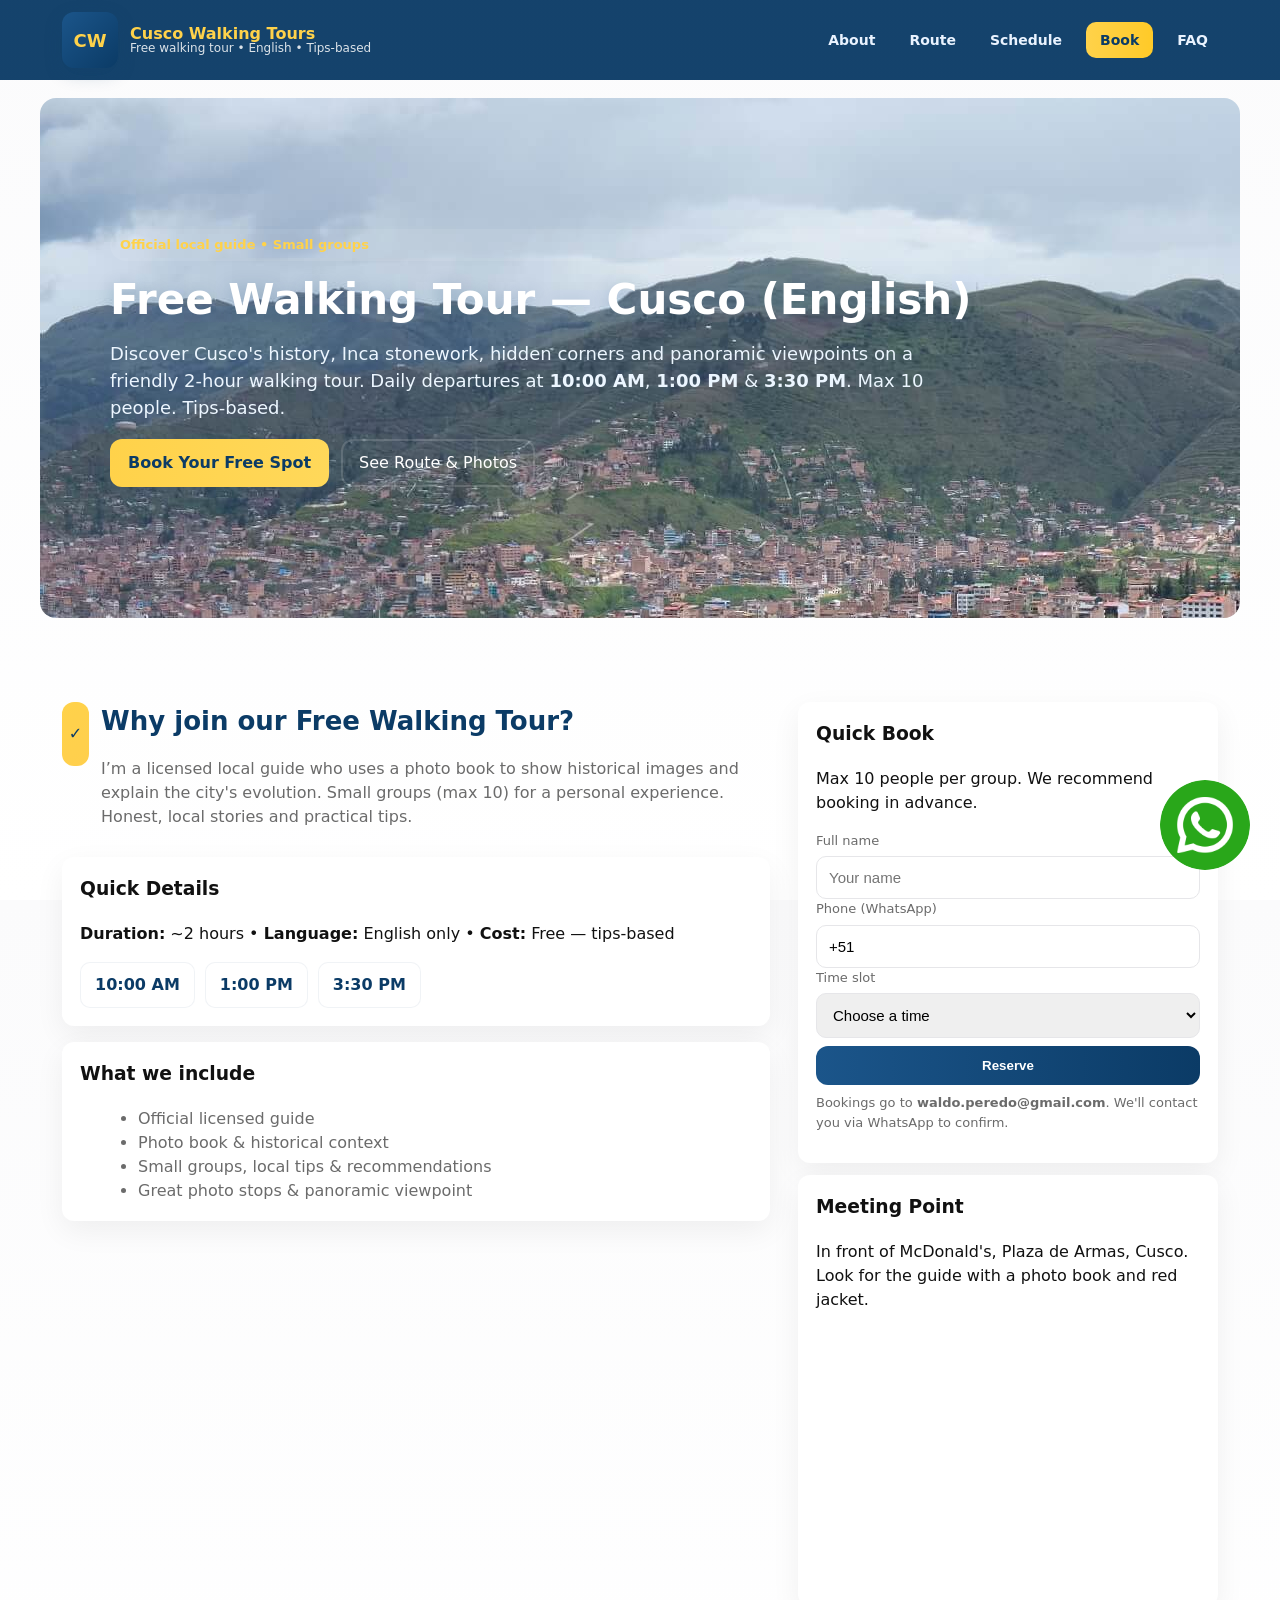
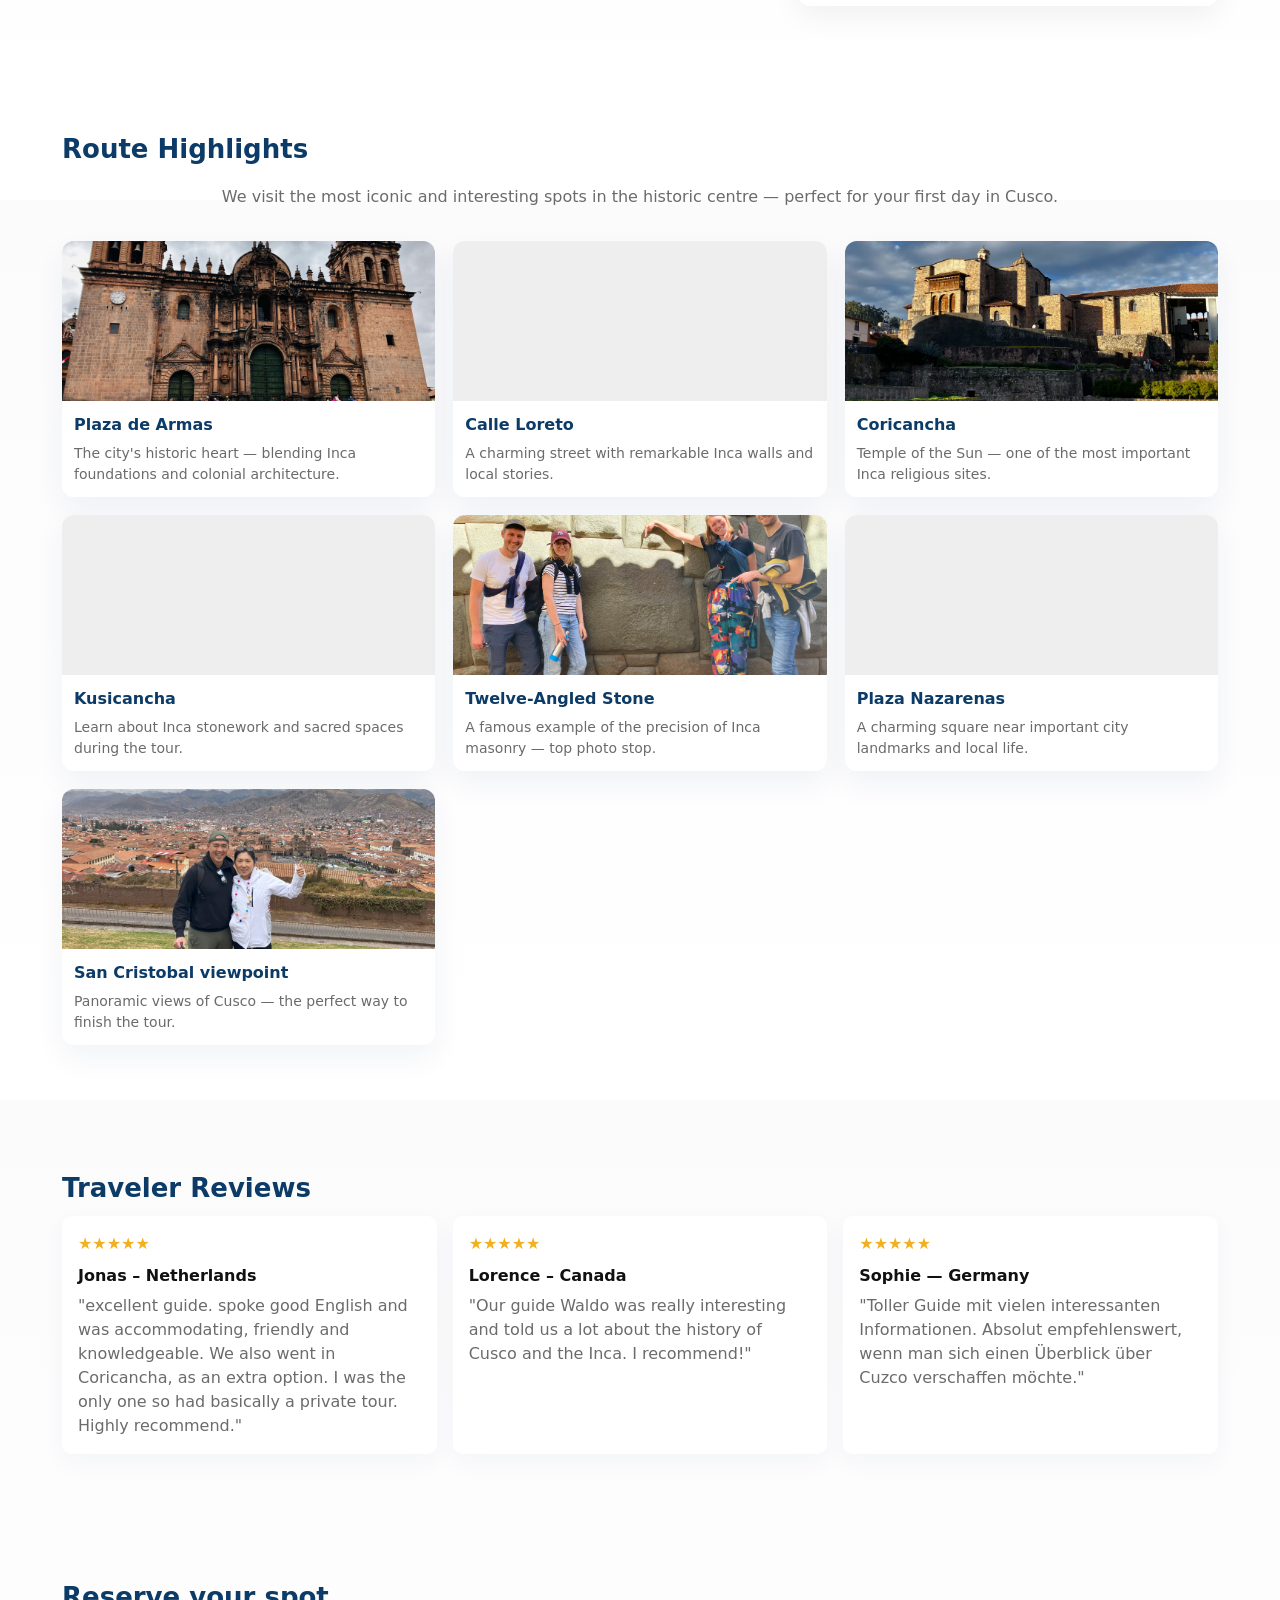
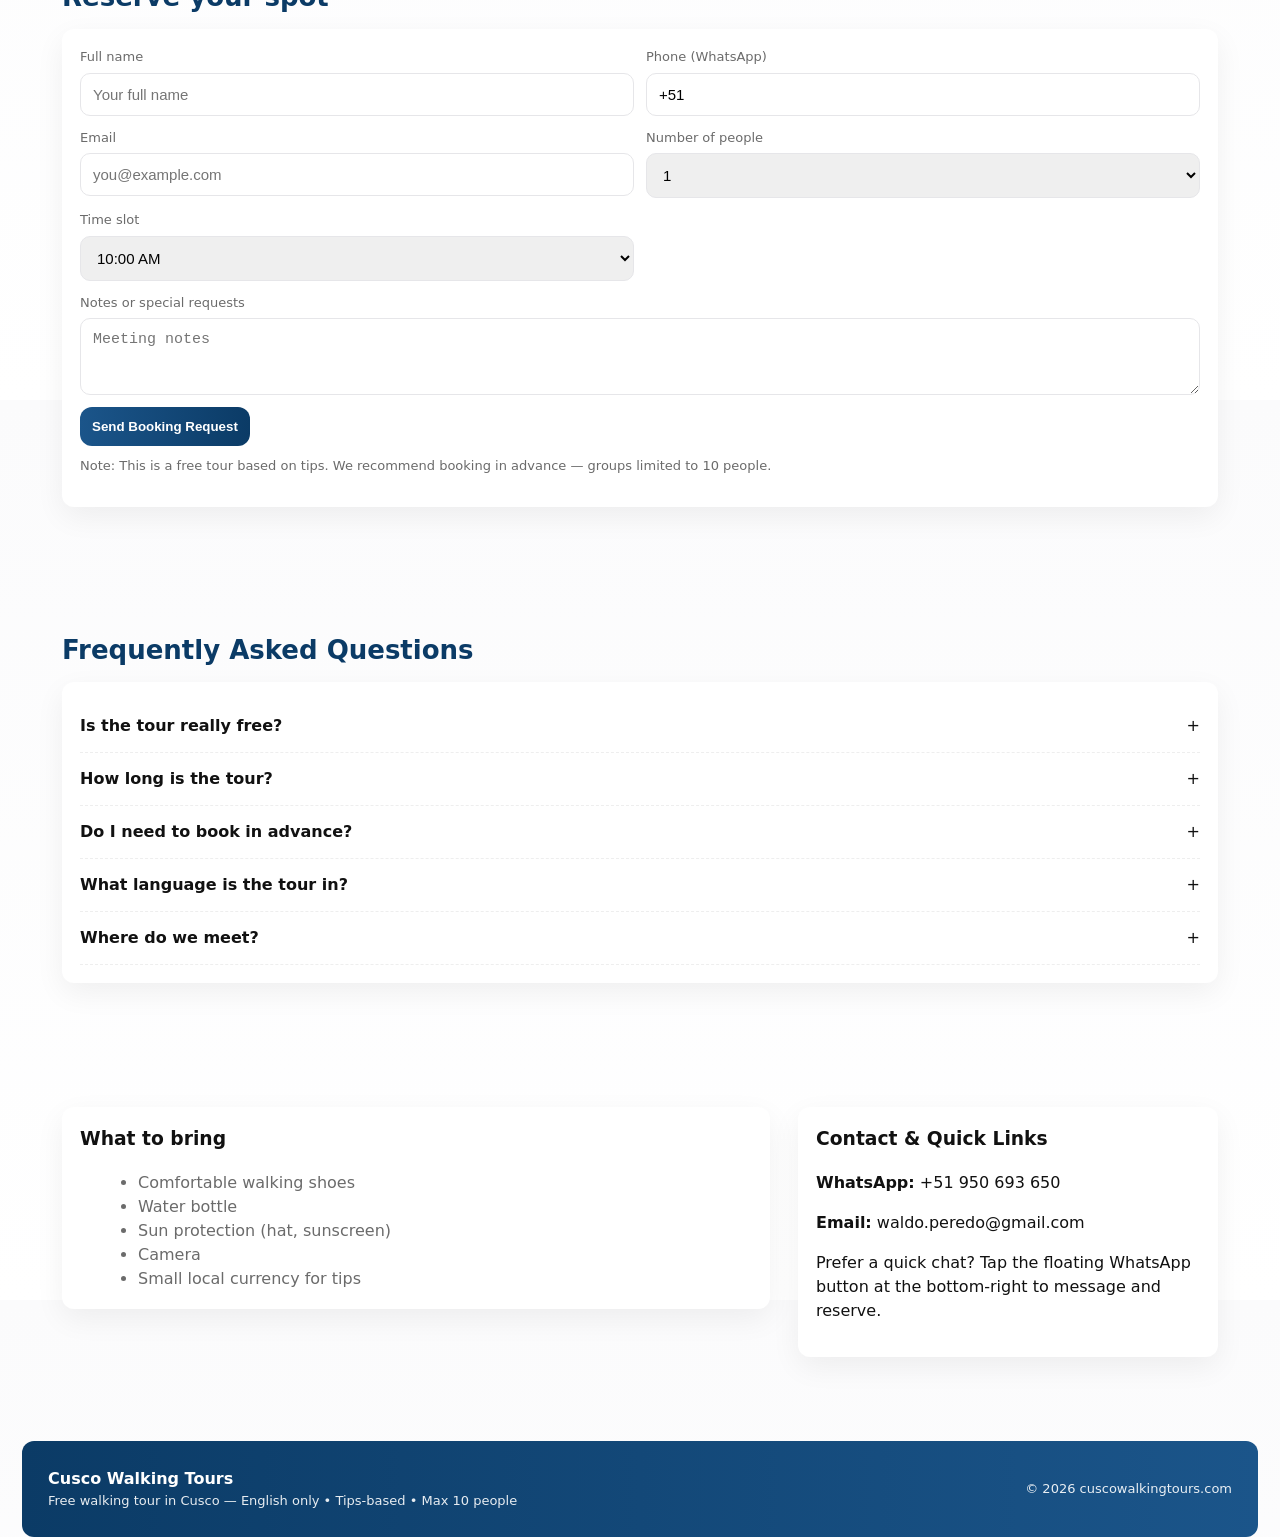
==== index.html @ 78d83fd4 "fixes" ====
<!doctype html>
<html lang="en">
<head>
  <meta charset="utf-8" />
  <meta name="viewport" content="width=device-width,initial-scale=1" />
  <title>Free Walking Tour Cusco — Cusco Walking Tours (English)</title>
  <link rel="stylesheet" href="style.css">


  <meta name="description" content="Join our Free Walking Tour in Cusco (English). 2-hour guided route: Plaza de Armas, Coricancha, Twelve-Angled Stone, San Cristobal viewpoint & more. Daily departures: 10:00, 13:00, 15:30. Tips-based. Book now." />
  <meta name="keywords" content="Free walking tour Cusco, Cusco walking tours, walking tour in Cusco English, Plaza de Armas tour, Coricancha tour" />
  <link rel="canonical" href="https://cuscowalkingtours.com/" />

  <!-- Open Graph -->
  <meta property="og:title" content="Free Walking Tour Cusco — Cusco Walking Tours (English)" />
  <meta property="og:description" content="2-hour English walking tour of Cusco with an official local guide. Tips-based. Daily departures 10:00, 13:00 & 15:30. Book now." />
  <meta property="og:type" content="website" />
  <meta property="og:url" content="https://cuscowalkingtours.com/" />
  <meta property="og:image" content="" />

  <!-- Structured Data -->
  <script type="application/ld+json">
  {
    "@context": "https://schema.org",
    "@type": "TouristAttraction",
    "name": "Cusco Walking Tours",
    "description": "Free walking tour in Cusco (English only). 2-hour route including Plaza de Armas, Coricancha, San Cristobal viewpoint and more. Tips-based.",
    "url": "https://cuscowalkingtours.com/",
    "telephone": "+51 950693650",
    "email": "waldo.peredo@gmail.com",
    "address": {
      "@type": "PostalAddress",
      "addressLocality": "Cusco",
      "addressCountry": "PE"
    },
    "openingHoursSpecification": [
      {
        "@type": "OpeningHoursSpecification",
        "dayOfWeek": [
          "Monday","Tuesday","Wednesday","Thursday","Friday","Saturday","Sunday"
        ],
        "opens": "10:00",
        "closes": "18:00"
      }
    ]
  }
  </script>
</head>
<body>

  <!-- Header -->
  <header role="banner">
    <div class="nav">
      <div class="brand">
        <div class="logo" aria-hidden="true">CW</div>
        <div style="line-height:1">
          <div style="font-weight:800;color:var(--gold)">Cusco Walking Tours</div>
          <div style="font-size:12px;color:rgba(255,255,255,0.85)">Free walking tour • English • Tips-based</div>
        </div>
      </div>

      <nav aria-label="Primary navigation">
        <ul>
          <li><a href="#about">About</a></li>
          <li><a href="#route">Route</a></li>
          <li><a href="#schedule">Schedule</a></li>
          <li><a href="#booking" class="cta">Book</a></li>
          <li><a href="#faq">FAQ</a></li>
        </ul>
      </nav>
    </div>
  </header>

  <!-- Hero -->
  <section class="hero no-image" id="home" aria-label="Hero section">
    <div class="hero-bg" aria-hidden="true" style="background-image: url('../imagenes/wallpaper.JPG');"></div>
 <!-- add hero image src="" -->
    <div class="hero-content">
      <span class="eyebrow">Official local guide • Small groups</span>
      <h1>Free Walking Tour — Cusco (English)</h1>
      <p class="lead">Discover Cusco's history, Inca stonework, hidden corners and panoramic viewpoints on a friendly 2-hour walking tour. Daily departures at <strong>10:00 AM</strong>, <strong>1:00 PM</strong> & <strong>3:30 PM</strong>. Max 10 people. Tips-based.</p>

      <div class="hero-ctas">
        <a class="btn-primary" href="#booking">Book Your Free Spot</a>
        <a class="btn-outline" href="#route">See Route & Photos</a>
      </div>
    </div>
  </section>

  <main>

    <!-- About + Highlights -->
    <section class="section" id="about">
      <div class="wrap-inner wrap">
        <div class="two-col">
          <div>
            <div style="display:flex;gap:12px;align-items:flex-start;margin-bottom:12px">
              <div style="width:64px;height:64px;border-radius:12px;background:linear-gradient(135deg,var(--gold),#ffcf4d);display:grid;place-items:center;font-weight:800;color:var(--blue-800)">✓</div>
              <div>
                <h2>Why join our Free Walking Tour?</h2>
                <p class="small" style="color:var(--muted)">I’m a licensed local guide who uses a photo book to show historical images and explain the city's evolution. Small groups (max 10) for a personal experience. Honest, local stories and practical tips.</p>
              </div>
            </div>

            <div class="card" style="margin-bottom:16px">
              <h3 style="margin-top:0">Quick Details</h3>
              <p class="small"><strong>Duration:</strong> ~2 hours • <strong>Language:</strong> English only • <strong>Cost:</strong> Free — tips-based</p>
              <div style="margin-top:12px" class="slots">
                <div class="slot">10:00 AM</div>
                <div class="slot">1:00 PM</div>
                <div class="slot">3:30 PM</div>
              </div>
            </div>

            <div class="card">
              <h3 style="margin-top:0">What we include</h3>
              <ul style="margin:12px 0 0 18px;color:var(--muted)">
                <li>Official licensed guide</li>
                <li>Photo book & historical context</li>
                <li>Small groups, local tips & recommendations</li>
                <li>Great photo stops & panoramic viewpoint</li>
              </ul>
            </div>
          </div>

          <!-- Booking quick card -->
          <aside>
            <div class="card">
              <h3 style="margin-top:0">Quick Book</h3>
              <p class="small">Max 10 people per group. We recommend booking in advance.</p>

              <!-- Quick form (same Formspree endpoint) -->
              <form id="quick-book" action="https://formspree.io/f/xrbybyrb" method="POST" autocomplete="on">
                <input type="hidden" name="website" value="CuscoWalkingTours.com" />
                <div class="form-row">
                  <label for="q-name">Full name</label>
                  <input id="q-name" name="name" type="text" placeholder="Your name" required />
                </div>
                <div class="form-row">
                  <label for="q-phone">Phone (WhatsApp)</label>
                  <input id="q-phone" name="phone" type="tel" placeholder="+51 9XXXXXXXX" required />
                </div>
                <div class="form-row">
                  <label for="q-time">Time slot</label>
                  <select id="q-time" name="time" required>
                    <option value="">Choose a time</option>
                    <option value="10:00 AM">10:00 AM</option>
                    <option value="1:00 PM">1:00 PM</option>
                    <option value="3:30 PM">3:30 PM</option>
                  </select>
                </div>
                <div style="display:flex;gap:8px;margin-top:8px">
                  <button type="submit" class="submit-btn" style="flex:1">Reserve</button>
                </div>
                <div id="quick-status" class="hint" aria-live="polite"></div>
                <p class="hint">Bookings go to <strong>waldo.peredo@gmail.com</strong>. We'll contact you via WhatsApp to confirm.</p>
              </form>
            </div>

            <div style="height:12px"></div>

            <div class="card">
              <h3 style="margin-top:0">Meeting Point</h3>
              <p class="small">In front of McDonald's, Plaza de Armas, Cusco. Look for the guide with a photo book and red jacket.</p>
              <div class="meeting-map" style="margin-top:12px">
                <iframe title="Map to McDonald's Plaza de Armas Cusco" src="https://www.google.com/maps?q=McDonald's+Plaza+de+Armas+Cusco&output=embed" width="100%" height="100%" style="border:0" loading="lazy"></iframe>
              </div>
            </div>
          </aside>
        </div>
      </div>
    </section>

    <!-- Route / gallery cards -->
    <section class="section" id="route">
      <div class="wrap">
        <h2>Route Highlights</h2>
        <p class="small" style="color:var(--muted);text-align:center">We visit the most iconic and interesting spots in the historic centre — perfect for your first day in Cusco.</p>

        <div style="height:16px"></div>
        <div class="grid-cards">
          <!-- Each card has a place for image src="" -->
          <article class="place-card">
            <div class="place-thumb" style="background-image:url('../imagenes/highlights/plaza-de-armas-cusco-tour.jpg');" aria-hidden="true"></div>
            <div class="place-body">
              <div class="place-title">Plaza de Armas</div>
              <div class="place-desc">The city's historic heart — blending Inca foundations and colonial architecture.</div>
            </div>
          </article>

          <article class="place-card">
            <div class="place-thumb" style="background-image:url('../imagenes/highlights/sun-street-calle-loreto.JPG');" aria-hidden="true"></div>
            <div class="place-body">
              <div class="place-title">Calle Loreto</div>
              <div class="place-desc">A charming street with remarkable Inca walls and local stories.</div>
            </div>
          </article>

          <article class="place-card">
            <div class="place-thumb" style="background-image:url('../imagenes/highlights/Coricancha-\ cusco\ -\ temple\ -\ sun\ temple\ -\ cusco.webp');" aria-hidden="true"></div>
            <div class="place-body">
              <div class="place-title">Coricancha</div>
              <div class="place-desc">Temple of the Sun — one of the most important Inca religious sites.</div>
            </div>
          </article>

          <article class="place-card">
            <div class="place-thumb" style="background-image:url('../imagenes/highlights/inka-palace-cusicancha.JPG');" aria-hidden="true"></div>
            <div class="place-body">
              <div class="place-title">Kusicancha</div>
              <div class="place-desc">Learn about Inca stonework and sacred spaces during the tour.</div>
            </div>
          </article>

          <article class="place-card">
            <div class="place-thumb" style="background-image:url('../imagenes/highlights/12-angled-stone-inka-wall-cusco.jpg');" aria-hidden="true"></div>
            <div class="place-body">
              <div class="place-title">Twelve-Angled Stone</div>
              <div class="place-desc">A famous example of the precision of Inca masonry — top photo stop.</div>
            </div>
          </article>

          <article class="place-card">
            <div class="place-thumb" style="background-image:url('../imagenes/highlights/san\ blas.JPG');" aria-hidden="true"></div>
            <div class="place-body">
              <div class="place-title">Plaza Nazarenas</div>
              <div class="place-desc">A charming square near important city landmarks and local life.</div>
            </div>
          </article>

          <article class="place-card">
            <div class="place-thumb" style="background-image:url('../imagenes/highlights/san-cristobal-cusco-2.jpg');" aria-hidden="true"></div>
            <div class="place-body">
              <div class="place-title">San Cristobal viewpoint</div>
              <div class="place-desc">Panoramic views of Cusco — the perfect way to finish the tour.</div>
            </div>
          </article>
        </div>
      </div>
    </section>

    <!-- Reviews -->
    <section id="reviews" class="section">
      <div class="wrap">
        <h2>Traveler Reviews</h2>
        <div class="reviews-grid" role="list">
          <div class="review-card" role="listitem">
            <div class="stars">★★★★★</div>
            <div style="font-weight:700">Jonas – Netherlands</div>
            <div class="small" style="margin-top:6px;color:var(--muted)">"excellent guide. spoke good English and was accommodating, friendly and knowledgeable. We also went in Coricancha, as an extra option. I was the only one so had basically a private tour. Highly recommend."</div>
          </div>

          <div class="review-card" role="listitem">
            <div class="stars">★★★★★</div>
            <div style="font-weight:700">Lorence – Canada</div>
            <div class="small" style="margin-top:6px;color:var(--muted)">"Our guide Waldo was really interesting and told us a lot about the history of Cusco and the Inca. I recommend!"</div>
          </div>

          <div class="review-card" role="listitem">
            <div class="stars">★★★★★</div>
            <div style="font-weight:700">Sophie — Germany</div>
            <div class="small" style="margin-top:6px;color:var(--muted)">"Toller Guide mit vielen interessanten Informationen. Absolut empfehlenswert, wenn man sich einen Überblick über Cuzco verschaffen möchte."</div>
          </div>
        </div>
      </div>
    </section>

    <!-- Booking (full) -->
    <section id="booking" class="section">
      <div class="wrap">
        <h2>Reserve your spot</h2>
        <div class="card" style="margin-top:12px">
          <form id="booking-form" action="https://formspree.io/f/xrbybyrb" method="POST" autocomplete="on">
            <input type="hidden" name="website" value="CuscoWalkingTours.com" />
            <div class="form-grid">
              <div class="form-row">
                <label for="name">Full name</label>
                <input id="name" name="name" type="text" placeholder="Your full name" required />
              </div>

              <div class="form-row">
                <label for="phone">Phone (WhatsApp)</label>
                <input id="phone" name="phone" type="tel" placeholder="+51 9XXXXXXXX" required />
              </div>

              <div class="form-row">
                <label for="email">Email</label>
                <input id="email" name="email" type="email" placeholder="you@example.com" required />
              </div>

              <div class="form-row">
                <label for="people">Number of people</label>
                <select id="people" name="people" required>
                  <option value="1">1</option>
                  <option value="2">2</option>
                  <option value="3">3</option>
                  <option value="4">4</option>
                  <option value="5">5</option>
                  <option value="6">6</option>
                  <option value="7">7</option>
                  <option value="8">8</option>
                  <option value="9">9</option>
                  <option value="10">10</option>
                </select>
              </div>

              <div class="form-row">
                <label for="time">Time slot</label>
                <select id="time" name="time" required>
                  <option value="10:00 AM">10:00 AM</option>
                  <option value="1:00 PM">1:00 PM</option>
                  <option value="3:30 PM">3:30 PM</option>
                </select>
              </div>

              <div style="grid-column:1 / -1" class="form-row">
                <label for="notes">Notes or special requests</label>
                <textarea id="notes" name="notes" rows="3" placeholder="Meeting notes"></textarea>
              </div>
            </div>

            <!-- honeypot -->
            <input type="text" name="_gotcha" style="display:none" />

            <div style="margin-top:12px;display:flex;gap:12px;align-items:center">
              <button type="submit" class="submit-btn">Send Booking Request</button>
              <div id="form-status" class="hint" aria-live="polite"></div>
            </div>

            <p class="hint" style="margin-top:10px">Note: This is a free tour based on tips. We recommend booking in advance — groups limited to 10 people.</p>
          </form>
        </div>
      </div>
    </section>

    <!-- FAQ -->
    <section id="faq" class="section">
      <div class="wrap">
        <h2>Frequently Asked Questions</h2>
        <div class="card" style="margin-top:12px">
          <div class="faq-item">
            <div class="faq-q" data-toggle>
              <div><strong>Is the tour really free?</strong></div>
              <div class="small">+</div>
            </div>
            <div class="faq-a" hidden>Yes — the tour is tips-based. At the end you decide what the experience was worth.</div>
          </div>

          <div class="faq-item">
            <div class="faq-q" data-toggle>
              <div><strong>How long is the tour?</strong></div>
              <div class="small">+</div>
            </div>
            <div class="faq-a" hidden>Approximately 2 hours; we cover the main highlights and finish at San Cristobal viewpoint.</div>
          </div>

          <div class="faq-item">
            <div class="faq-q" data-toggle>
              <div><strong>Do I need to book in advance?</strong></div>
              <div class="small">+</div>
            </div>
            <div class="faq-a" hidden>Recommended, especially in high season. We limit groups to 10 people for quality.</div>
          </div>

          <div class="faq-item">
            <div class="faq-q" data-toggle>
              <div><strong>What language is the tour in?</strong></div>
              <div class="small">+</div>
            </div>
            <div class="faq-a" hidden>The tour is conducted in English only.</div>
          </div>

          <div class="faq-item">
            <div class="faq-q" data-toggle>
              <div><strong>Where do we meet?</strong></div>
              <div class="small">+</div>
            </div>
            <div class="faq-a" hidden>In front of McDonald's at Plaza de Armas, Cusco. Look for the guide with a photo book and red jacket.</div>
          </div>
        </div>
      </div>
    </section>

    <!-- Contact / What to bring -->
    <section class="section">
      <div class="wrap">
        <div class="two-col">
          <div class="card">
            <h3 style="margin-top:0">What to bring</h3>
            <ul style="color:var(--muted);margin:8px 0 0 18px">
              <li>Comfortable walking shoes</li>
              <li>Water bottle</li>
              <li>Sun protection (hat, sunscreen)</li>
              <li>Camera</li>
              <li>Small local currency for tips</li>
            </ul>
          </div>

          <div class="card" id="contact">
            <h3 style="margin-top:0">Contact & Quick Links</h3>
            <p class="small"><strong>WhatsApp:</strong> <a href="https://wa.me/51950693650" target="_blank">+51 950 693 650</a></p>
            <p class="small"><strong>Email:</strong> <a href="mailto:waldo.peredo@gmail.com">waldo.peredo@gmail.com</a></p>
            <p class="small">Prefer a quick chat? Tap the floating WhatsApp button at the bottom-right to message and reserve.</p>
          </div>
        </div>
      </div>
    </section>

  </main>

  <!-- Footer -->
  <footer>
    <div style="max-width:var(--maxw);margin:0 auto;display:flex;justify-content:space-between;align-items:center;gap:16px;flex-wrap:wrap">
      <div>
        <div style="font-weight:800">Cusco Walking Tours</div>
        <div class="tiny">Free walking tour in Cusco — English only • Tips-based • Max 10 people</div>
      </div>
      <div class="tiny">© <span id="year"></span> cuscowalkingtours.com</div>
    </div>
  </footer>

  <!-- Floating WhatsApp -->
  <a class="whatsapp" href="https://wa.me/51950693650" target="_blank" aria-label="Contact via WhatsApp">
  <img src="../imagenes/instagram/whatsapp.png" alt="WhatsApp" />
</a>


  <script>
    // set copyright year
    document.getElementById('year').textContent = new Date().getFullYear();

    // smooth internal scrolling
    document.querySelectorAll('a[href^="#"]').forEach(a=>{
      a.addEventListener('click', function(e){
        const tgt = document.querySelector(this.getAttribute('href'));
        if (tgt) {
          e.preventDefault();
          tgt.scrollIntoView({behavior:'smooth', block:'start'});
        }
      });
    });

    // FAQ accordion behaviour
    document.querySelectorAll('[data-toggle]').forEach(toggle=>{
      toggle.addEventListener('click', ()=>{
        const ans = toggle.nextElementSibling;
        const open = !ans.hidden;
        // close others
        document.querySelectorAll('.faq-a').forEach(el=>el.hidden=true);
        document.querySelectorAll('.faq-q div:last-child').forEach(el=>el.textContent='+');
        if (!open) {
          ans.hidden = false;
          toggle.querySelector('div:last-child').textContent = '-';
        } else {
          ans.hidden = true;
          toggle.querySelector('div:last-child').textContent = '+';
        }
      });
    });

    // Form submission via fetch for booking-form and quick-book
    function bindForm(formId, statusId, successMessage){
      const form = document.getElementById(formId);
      const status = document.getElementById(statusId);
      if (!form) return;
      form.addEventListener('submit', function(e){
        e.preventDefault();
        status.textContent = 'Sending...';
        const action = form.getAttribute('action');
        if (!action || action.includes('formspree.io/f/')) {
          // proceed with fetch
          const fd = new FormData(form);
          fetch(action, {method:'POST', headers:{'Accept':'application/json'}, body:fd})
            .then(resp=>{
              if (resp.ok) {
                form.reset();
                status.textContent = successMessage || 'Sent! We will contact you shortly.';
              } else {
                resp.json().then(data=>{
                  if (data && data.errors) {
                    status.textContent = data.errors.map(e=>e.message).join(', ');
                  } else {
                    status.textContent = 'Error sending — please try WhatsApp at +51 950 693 650';
                  }
                }).catch(()=>status.textContent = 'Error sending — please try WhatsApp at +51 950 693 650');
              }
            }).catch(()=>status.textContent = 'Network error — please try WhatsApp at +51 950 693 650');
        } else {
          status.textContent = 'Form endpoint not configured.';
        }
      });
    }

    bindForm('booking-form','form-status','Booking request sent! We will contact you via WhatsApp or email shortly.');
    bindForm('quick-book','quick-status','Quick request sent! We will confirm via WhatsApp.');

    // Prefill phone with +51 for convenience on mobile
    (function prefillPhone(){
      const phone = document.getElementById('phone');
      const qphone = document.getElementById('q-phone');
      if (phone && phone.value.trim()==='') phone.value = '+51 ';
      if (qphone && qphone.value.trim()==='') qphone.value = '+51 ';
    })();

    // if hero has no image, keep the no-image class (this is default). If you set image, remove the class for nicer effect.
    // To use an image, add its URL into the inline style on .hero-bg element at top of page.
  </script>

</body>
</html>
---- style.css ----
/* ---------- Theme colors (Cusco inspired) ---------- */
    :root{
      --blue-800: #0b3b66; /* deep Andean blue */
      --blue-600: #1b558a;
      --gold: #ffd24a; /* warm yellow/gold */
      --bg: #fbfbfc;
      --muted: #6b6b6b;
      --card: #ffffff;
      --maxw: 1200px;
      --radius: 14px;
      --glass: rgba(255,255,255,0.7);
    }

    /* ---------- Base ---------- */
    *{box-sizing:border-box}
    html,body{height:100%}
    body{
      margin:0;
      font-family: Inter, system-ui, -apple-system, "Segoe UI", Roboto, "Helvetica Neue", Arial;
      background: linear-gradient(180deg,var(--bg), #fff);
      color:#111;
      -webkit-font-smoothing:antialiased;
      -moz-osx-font-smoothing:grayscale;
      line-height:1.5;
    }
    a{color:inherit;text-decoration:none}
    img{display:block;max-width:100%}
    .wrap{max-width:var(--maxw);margin:0 auto;padding:22px;}

    /* ---------- Top nav ---------- */
    header{
      position:sticky;top:0;z-index:999;background:linear-gradient(180deg, rgba(11,59,102,0.96), rgba(11,59,102,0.96));
    }
    .nav{max-width:var(--maxw);margin:0 auto;display:flex;align-items:center;justify-content:space-between;padding:12px 22px;color:#fff}
    .brand{display:flex;gap:12px;align-items:center}
    .logo{
      width:56px;height:56px;border-radius:12px;background:linear-gradient(135deg,var(--blue-600),var(--blue-800));display:grid;place-items:center;color:var(--gold);font-weight:800;font-size:18px;box-shadow:0 6px 18px rgba(11,59,102,0.22)
    }
    nav ul{display:flex;gap:14px;align-items:center;margin:0;padding:0;list-style:none}
    nav a{color:#eaf3ff;font-weight:600;padding:8px 10px;border-radius:8px;font-size:14px}
    nav a:hover{background:rgba(255,255,255,0.05)}
    .cta{background:linear-gradient(90deg,var(--gold), #ffca28);color:var(--blue-800);padding:10px 14px;border-radius:10px;font-weight:700}

    /* Mobile nav toggle */
    .menu-btn{display:none;background:transparent;border:0;color:#fff;font-size:18px}

    /* ---------- Hero ---------- */
    .hero{
      position:relative;margin:18px auto 4px;max-width:var(--maxw);border-radius:16px;overflow:hidden;
      display:grid;grid-template-columns:1fr;align-items:center;
      min-height:520px;
    }
    .hero-bg{
      position:absolute;inset:0;background:#000 center/cover no-repeat;filter:brightness(0.6);transition:filter .4s;
      display:block;
      /* image slot - leave src empty to add yours */
      background-image: url('');
    }
    .hero-content{
      position:relative;z-index:2;padding:48px;display:flex;flex-direction:column;gap:18px;color:#fff;max-width:980px;margin-left:22px;
    }
    .eyebrow{background:rgba(255,255,255,0.08);display:inline-block;padding:6px 10px;border-radius:999px;font-weight:700;color:var(--gold);font-size:13px}
    h1{font-size:42px;margin:0;line-height:1.02;color:var(--gold);text-shadow:0 4px 18px rgba(11,59,102,0.28)}
    p.lead{max-width:820px;margin:0;color: #ecf6ff;font-size:18px}
    .hero-ctas{display:flex;gap:12px;flex-wrap:wrap}
    .btn-primary{background:linear-gradient(90deg,var(--gold), #ffd85a);color:var(--blue-800);padding:12px 18px;border-radius:12px;font-weight:800;box-shadow:0 10px 30px rgba(11,59,102,0.12)}
    .btn-outline{border:2px solid rgba(255,255,255,0.14);padding:10px 16px;border-radius:12px;color:#fff;background:transparent}

    /* subtle hero image effect when image missing */
    .hero.no-image .hero-bg{background:linear-gradient(135deg,var(--blue-800),var(--blue-600));filter:none}
    .hero.no-image h1{color: #fff}

    /* ---------- Sections ---------- */
    main{margin-top:22px}
    .section{padding:40px 22px}
    .section .wrap-inner{display:grid;gap:22px}
    .two-col{display:grid;grid-template-columns:1fr 420px;gap:28px;align-items:start}
    .card{background:var(--card);border-radius:12px;padding:18px;box-shadow:0 10px 30px rgba(13,13,13,0.06)}
    h2{color:var(--blue-800);margin:0 0 8px 0;font-size:26px}

    /* ---------- Route cards ---------- */
    .grid-cards{display:grid;grid-template-columns:repeat(3,1fr);gap:18px}
    .place-card{border-radius:12px;overflow:hidden;background:linear-gradient(#fff,#fff);display:flex;flex-direction:column;box-shadow:0 12px 30px rgba(11,59,102,0.06);transition:transform .3s,box-shadow .3s}
    .place-card:hover{transform:translateY(-8px);box-shadow:0 18px 48px rgba(11,59,102,0.12)}
    .place-thumb{height:160px;background:#eee center/cover no-repeat}
    .place-body{padding:12px}
    .place-title{font-weight:800;color:var(--blue-800);margin-bottom:6px}
    .place-desc{color:var(--muted);font-size:14px}

    /* ---------- Schedule & meeting ---------- */
    .slots{display:flex;gap:10px;flex-wrap:wrap}
    .slot{background:linear-gradient(180deg,#fff,#fff);border:1px solid rgba(11,59,102,0.06);padding:10px 14px;border-radius:10px;font-weight:700;color:var(--blue-800)}
    .meeting-map{border-radius:12px;overflow:hidden;height:260px}

    /* ---------- Booking form (modern) ---------- */
    .form-grid{display:grid;grid-template-columns:1fr 1fr;gap:12px}
    .form-row{display:flex;flex-direction:column;gap:6px}
    label{font-size:13px;color:var(--muted)}
    input,select,textarea{padding:12px;border-radius:10px;border:1px solid #e6e6e9;font-size:15px}
    textarea{resize:vertical}
    .submit-btn{background:linear-gradient(90deg,var(--blue-600),var(--blue-800));color:#fff;padding:12px;border-radius:12px;border:0;font-weight:800;cursor:pointer}
    .hint{font-size:13px;color:var(--muted);margin-top:8px}

    /* ---------- Reviews ---------- */
    .reviews-grid{display:grid;grid-template-columns:repeat(3,1fr);gap:16px}
    .review-card{padding:16px;border-radius:10px;background:linear-gradient(180deg,#fff,#fff);box-shadow:0 8px 24px rgba(11,59,102,0.04)}
    .stars{color:#f2b01e;font-weight:800;margin-bottom:8px}

    /* ---------- FAQ ---------- */
    .faq-item{border-bottom:1px dashed #eee;padding:14px 0}
    .faq-q{display:flex;justify-content:space-between;align-items:center;gap:12px;cursor:pointer}
    .faq-a{margin-top:10px;color:var(--muted)}

    /* ---------- Footer ---------- */
    footer{margin-top:30px;background:linear-gradient(90deg,var(--blue-800),var(--blue-600));color:#fff;padding:26px;border-radius:12px;margin:22px}
    footer .tiny{font-size:13px;color:rgba(255,255,255,0.9)}

    
    /* Floating WhatsApp button */
    .whatsapp {
      position: fixed;
      bottom: 30px;
      right: 30px;
      width: 90px;   /* size of the icon */
      height: 90px;
      z-index: 9999;
      cursor: pointer;
      transition: transform 0.3s ease, box-shadow 0.3s ease;
  }

  .whatsapp img {
      width: 100%;
      height: 100%;
      border-radius: 50%;  /* ensures image stays round */
  }

  .whatsapp:hover {
      transform: scale(1.1);
      box-shadow: 0 5px 15px rgba(0,0,0,0.3);
  }



    /* Responsive */
    @media (max-width:1000px){
      .grid-cards{grid-template-columns:repeat(2,1fr)}
      .two-col{grid-template-columns:1fr}
      .reviews-grid{grid-template-columns:repeat(2,1fr)}
      .form-grid{grid-template-columns:1fr}
    }
    @media (max-width:600px){
      nav ul{display:none}
      .menu-btn{display:block}
      h1{font-size:28px}
      .hero{min-height:420px}
      .grid-cards{grid-template-columns:1fr}
      .reviews-grid{grid-template-columns:1fr}
      .hero-content{padding:20px}
      .wrap{padding:14px}
    }
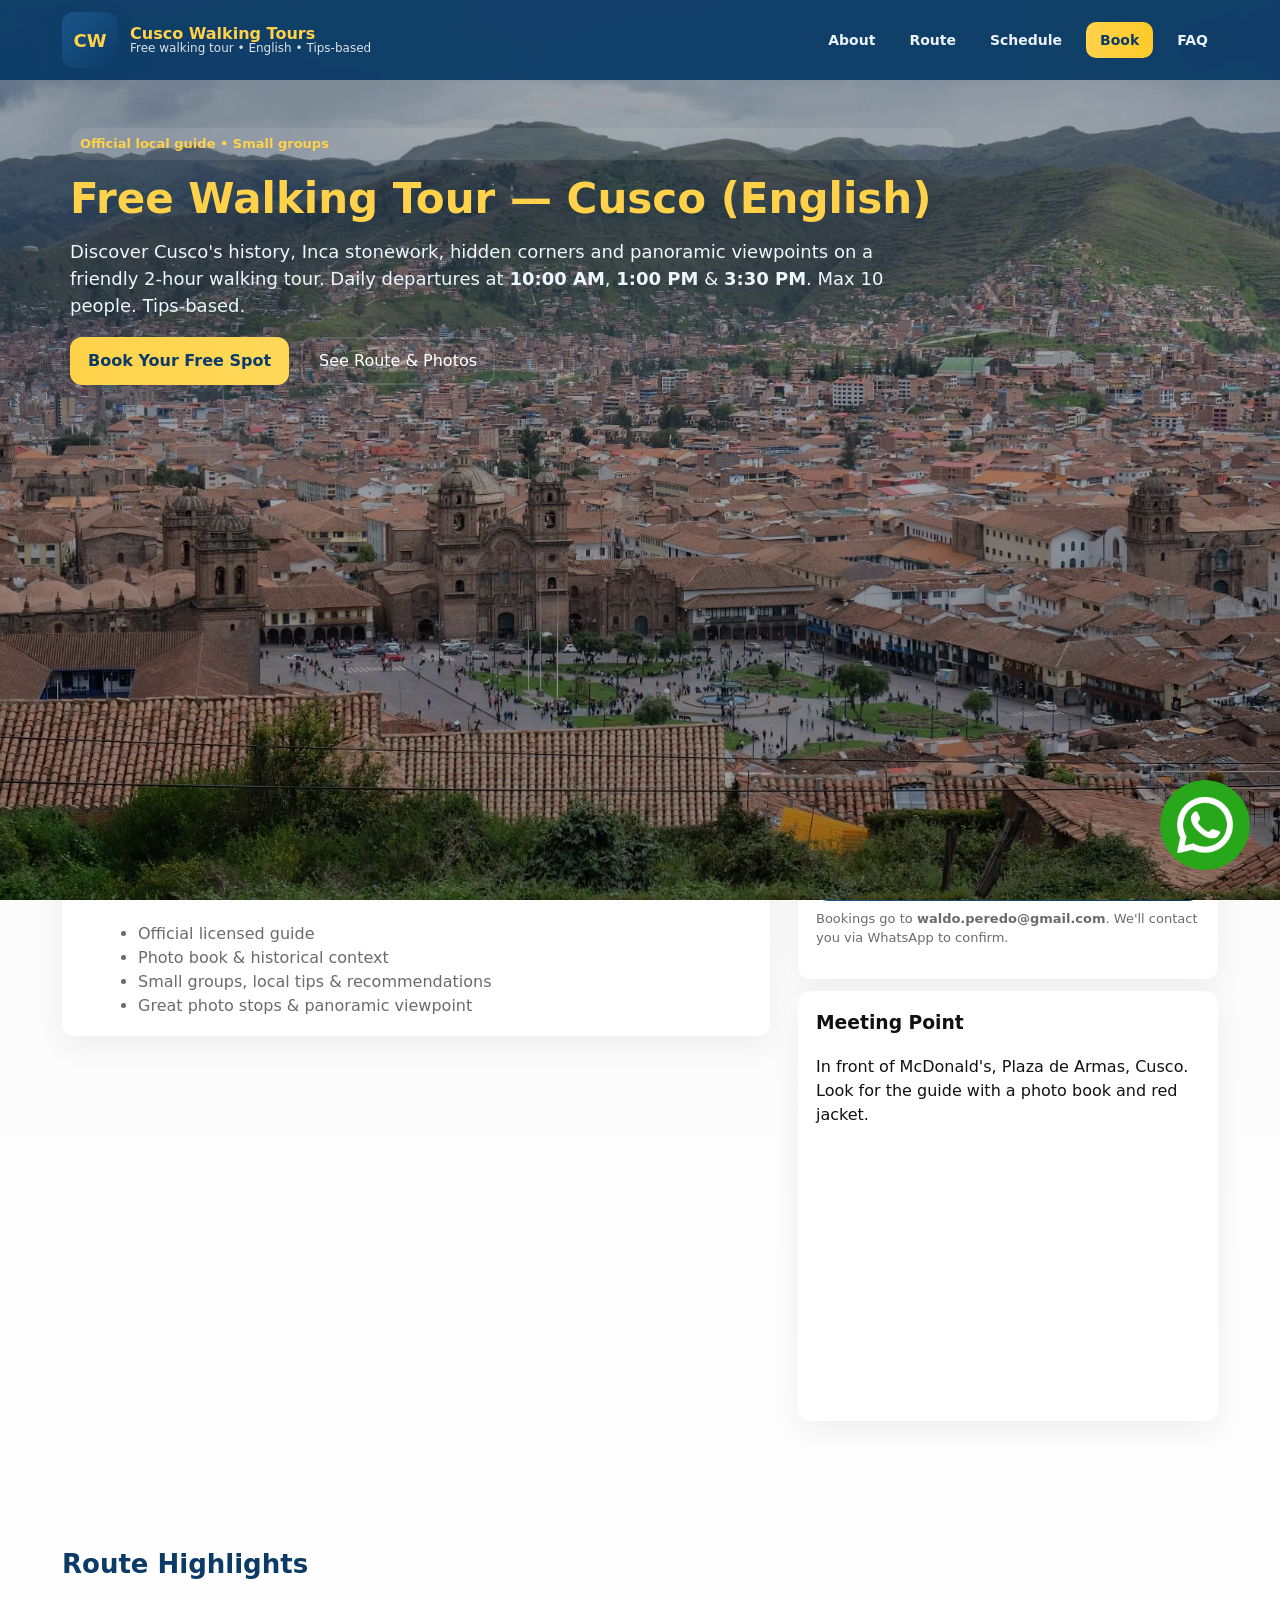
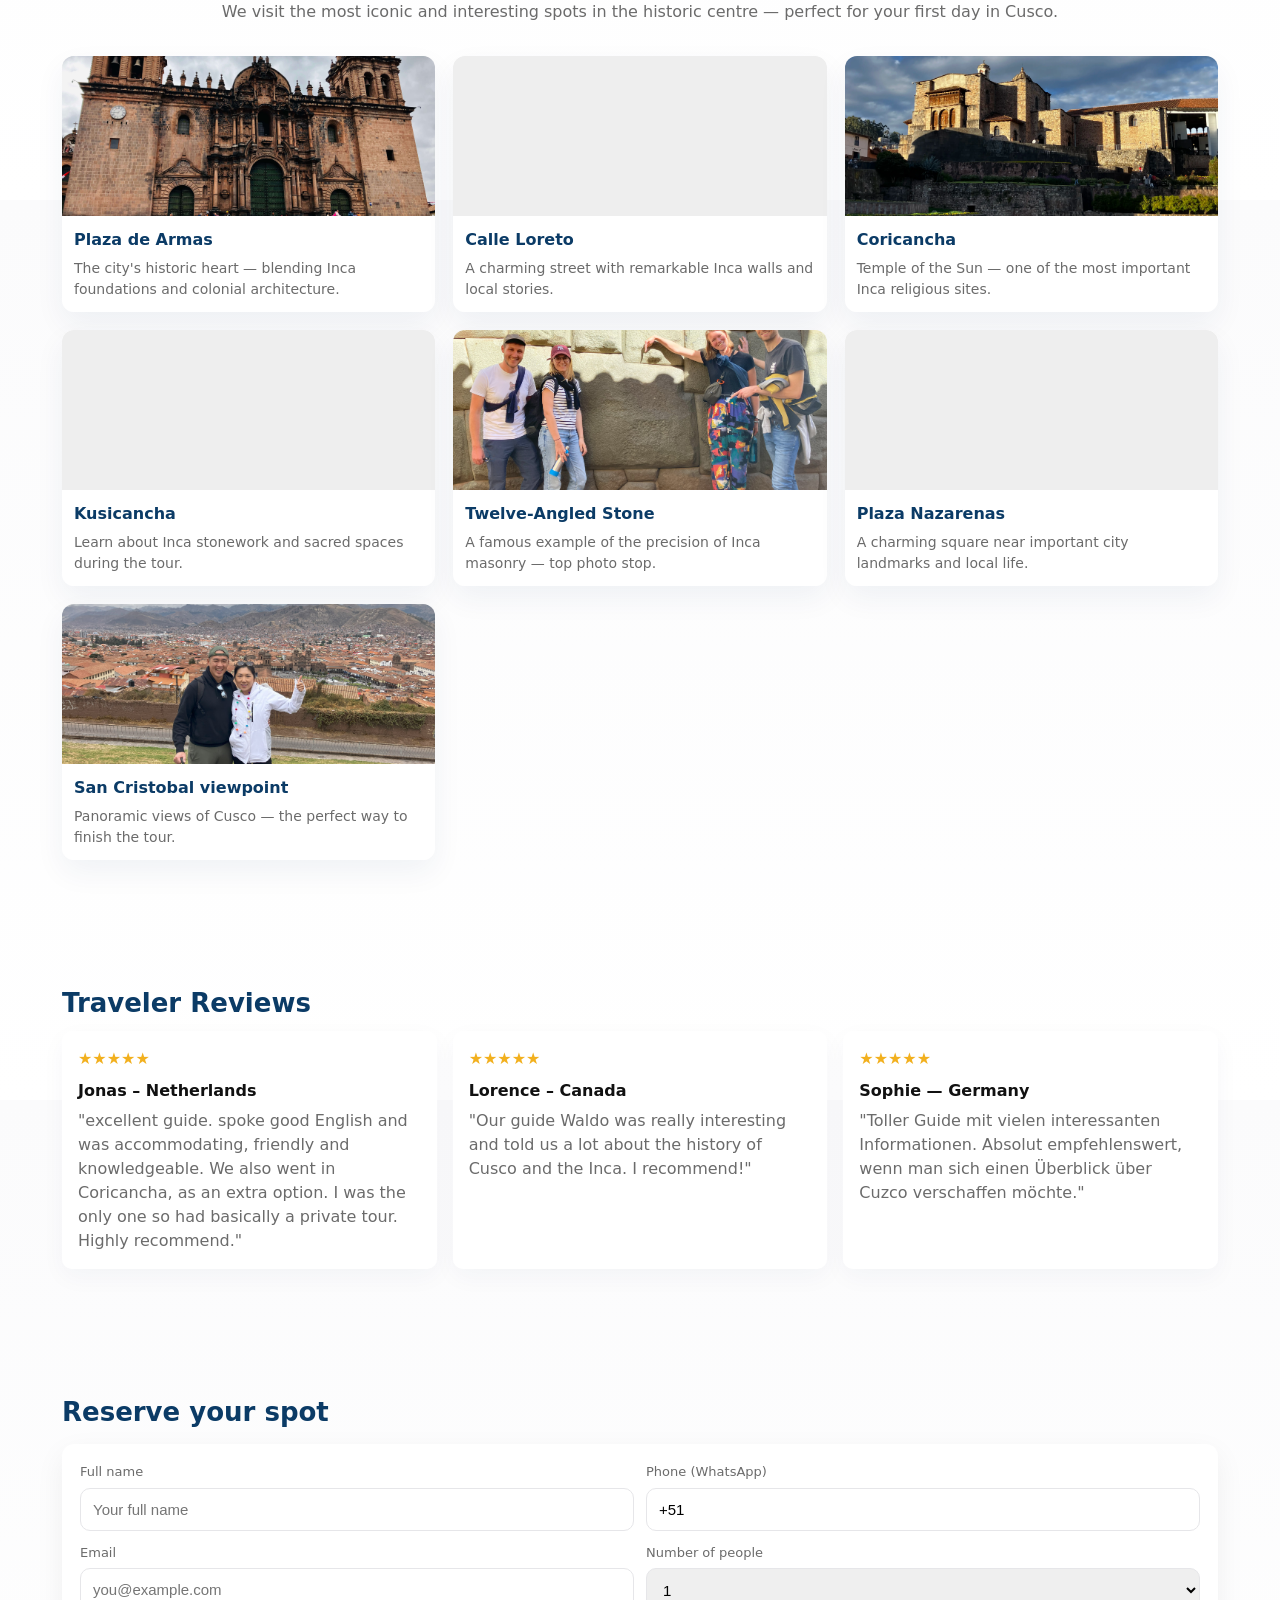
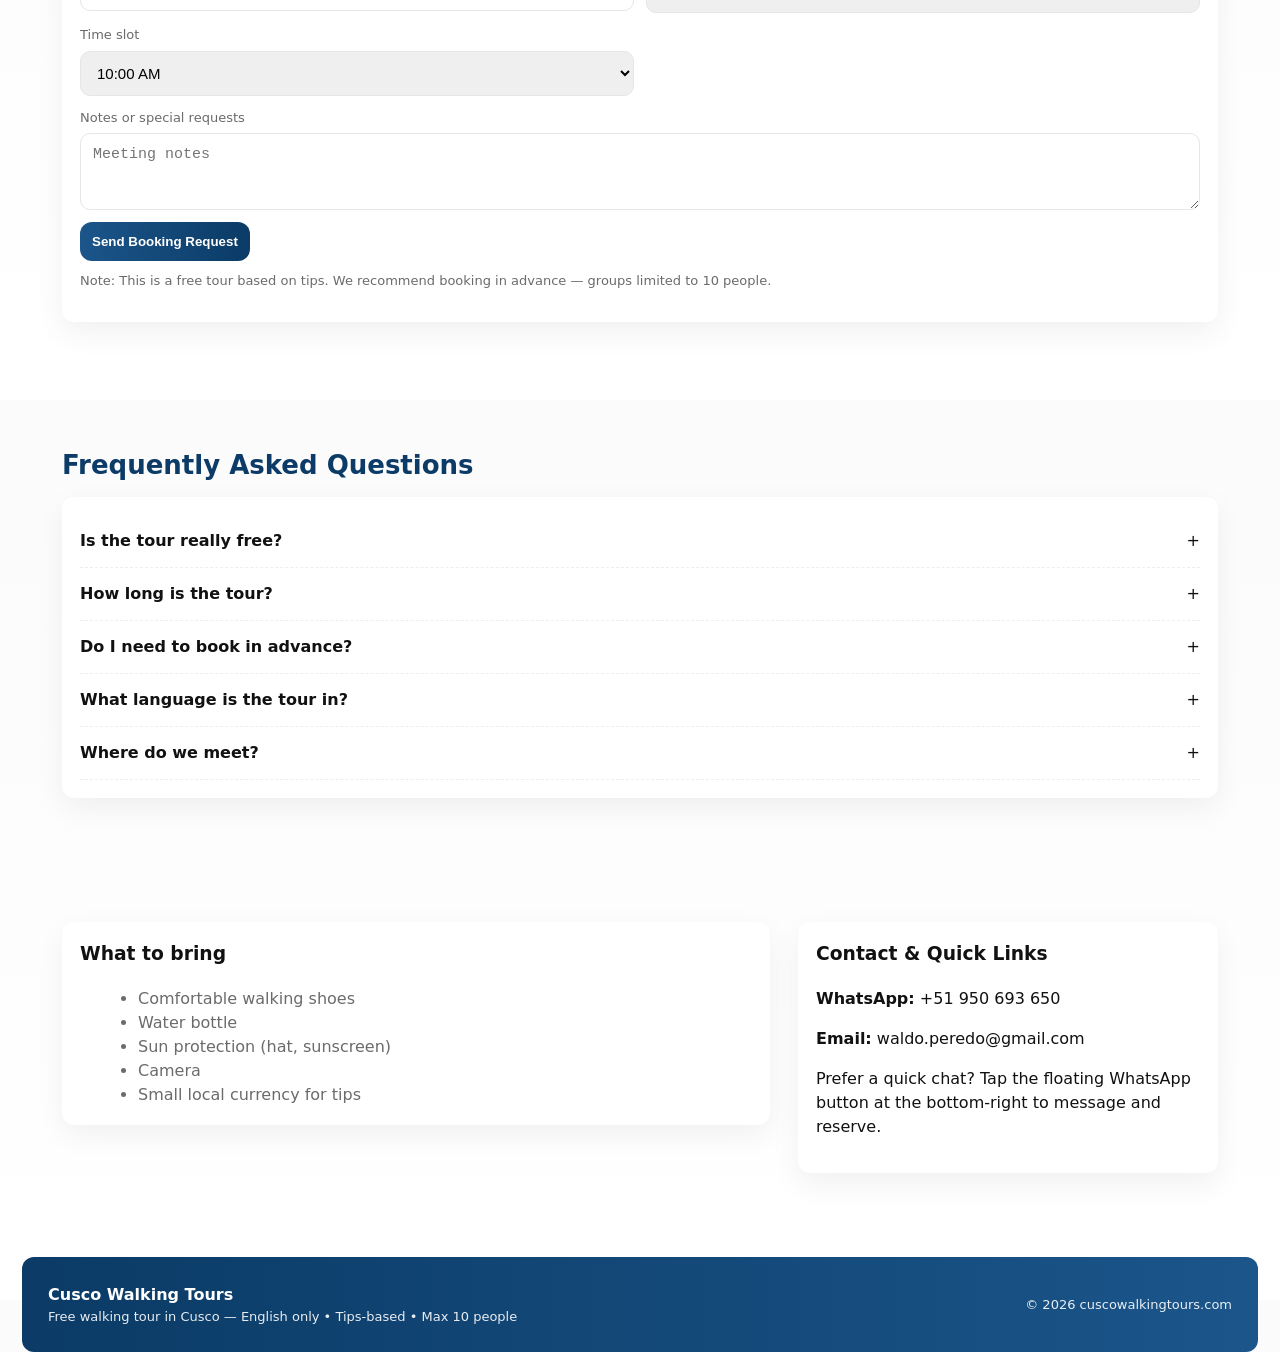
==== commit d715bd30: "commiting" ====
--- a/index.html
+++ b/index.html
@@ -72,8 +72,10 @@
   </header>
 
   <!-- Hero -->
-  <section class="hero no-image" id="home" aria-label="Hero section">
-    <div class="hero-bg" aria-hidden="true" style="background-image: url('../imagenes/wallpaper.JPG');"></div>
+  <div class="hero-bg" aria-hidden="true"></div>
+
+
+    
  <!-- add hero image src="" -->
     <div class="hero-content">
       <span class="eyebrow">Official local guide • Small groups</span>
--- a/style.css
+++ b/style.css
@@ -50,12 +50,33 @@
       display:grid;grid-template-columns:1fr;align-items:center;
       min-height:520px;
     }
-    .hero-bg{
-      position:absolute;inset:0;background:#000 center/cover no-repeat;filter:brightness(0.6);transition:filter .4s;
-      display:block;
-      /* image slot - leave src empty to add yours */
-      background-image: url('');
+        .hero-bg {
+      position: absolute;       /* make it full screen */
+      top: 0;
+      left: 0;
+      width: 100%;
+      height: 100vh;            /* full viewport height */
+      background-image: url('imagenes/highlights/wallpaper.JPG');
+      background-size: cover;       /* cover the container */
+      background-position: center;  /* center the image */
+      background-repeat: no-repeat; /* prevent tiling */
+      z-index: 1;                  /* sit behind content */
     }
+
+    /* Optional overlay for text readability */
+    .hero-bg::after {
+      content: '';
+      position: absolute;
+      top: 0;
+      left: 0;
+      width: 100%;
+      height: 100%;
+      background: rgba(0,0,0,0.3);  /* adjust opacity */
+      z-index: 2;
+    }
+  
+
+    
     .hero-content{
       position:relative;z-index:2;padding:48px;display:flex;flex-direction:column;gap:18px;color:#fff;max-width:980px;margin-left:22px;
     }
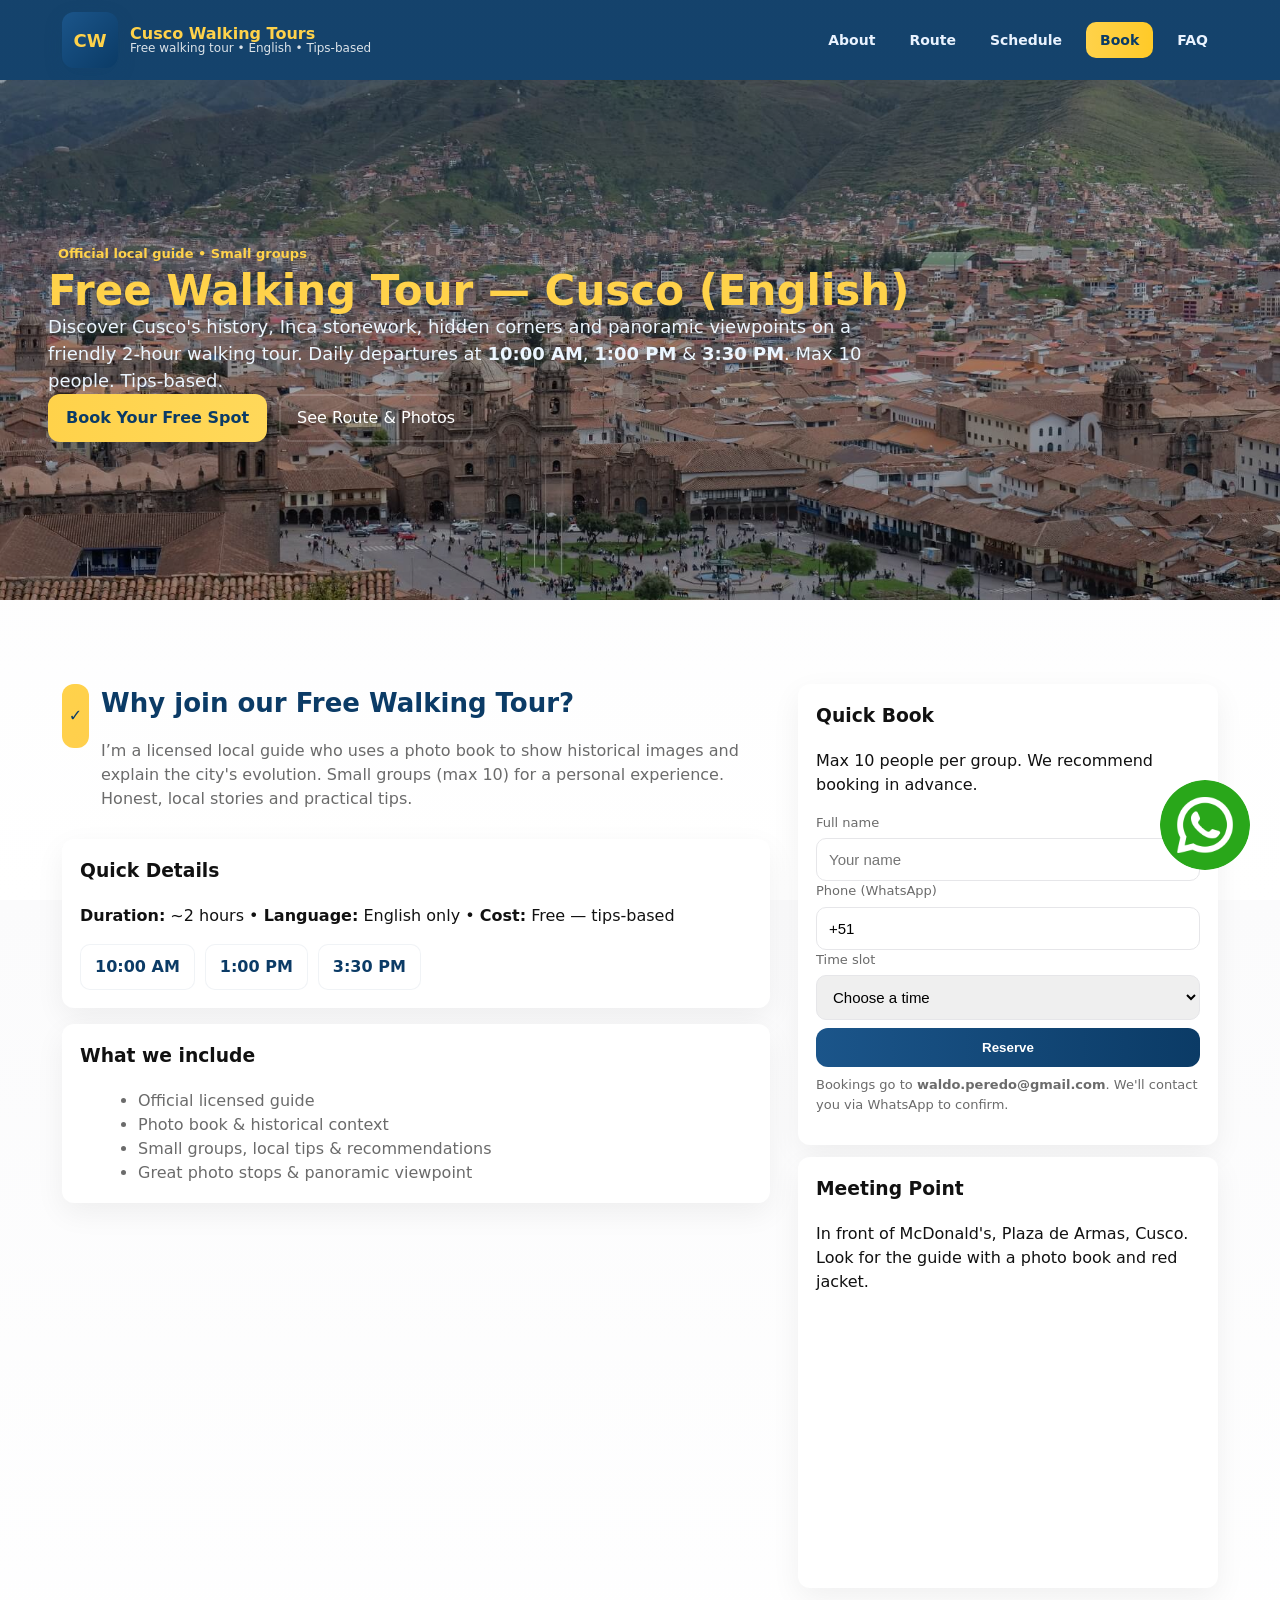
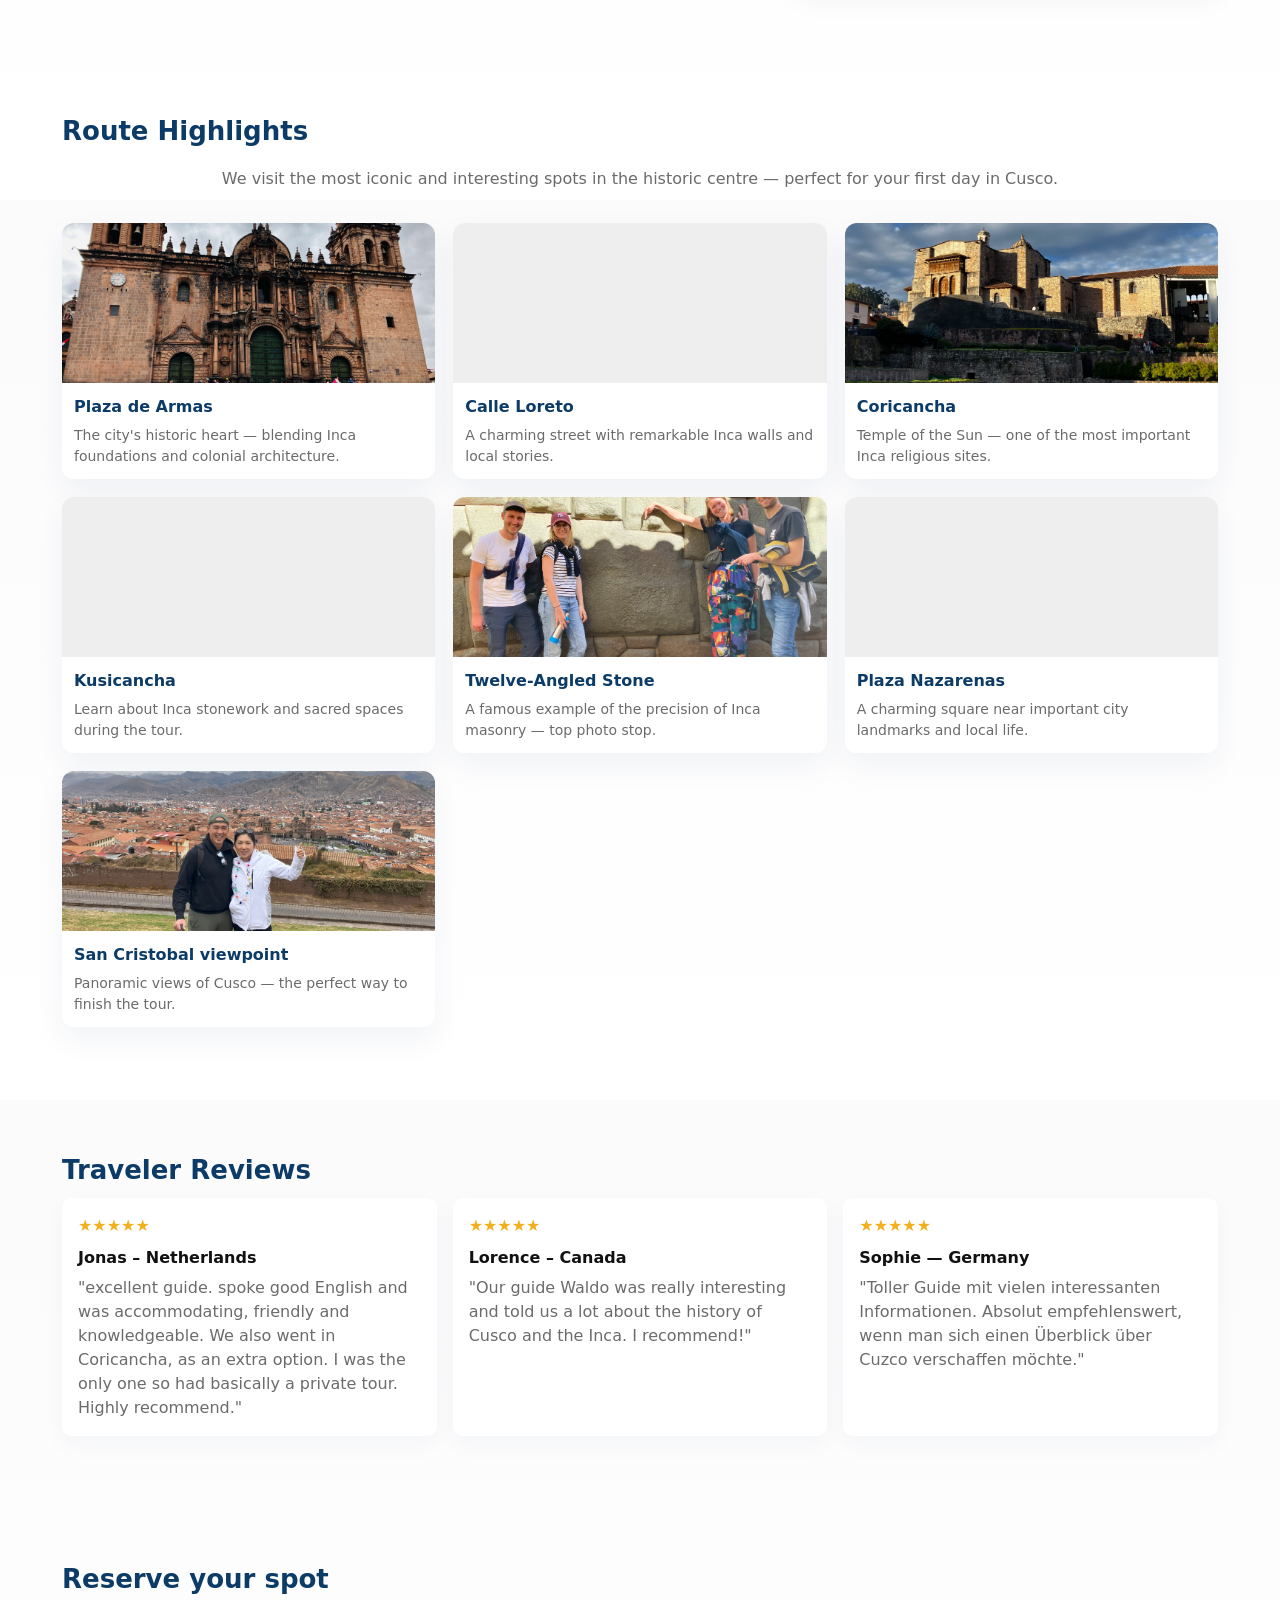
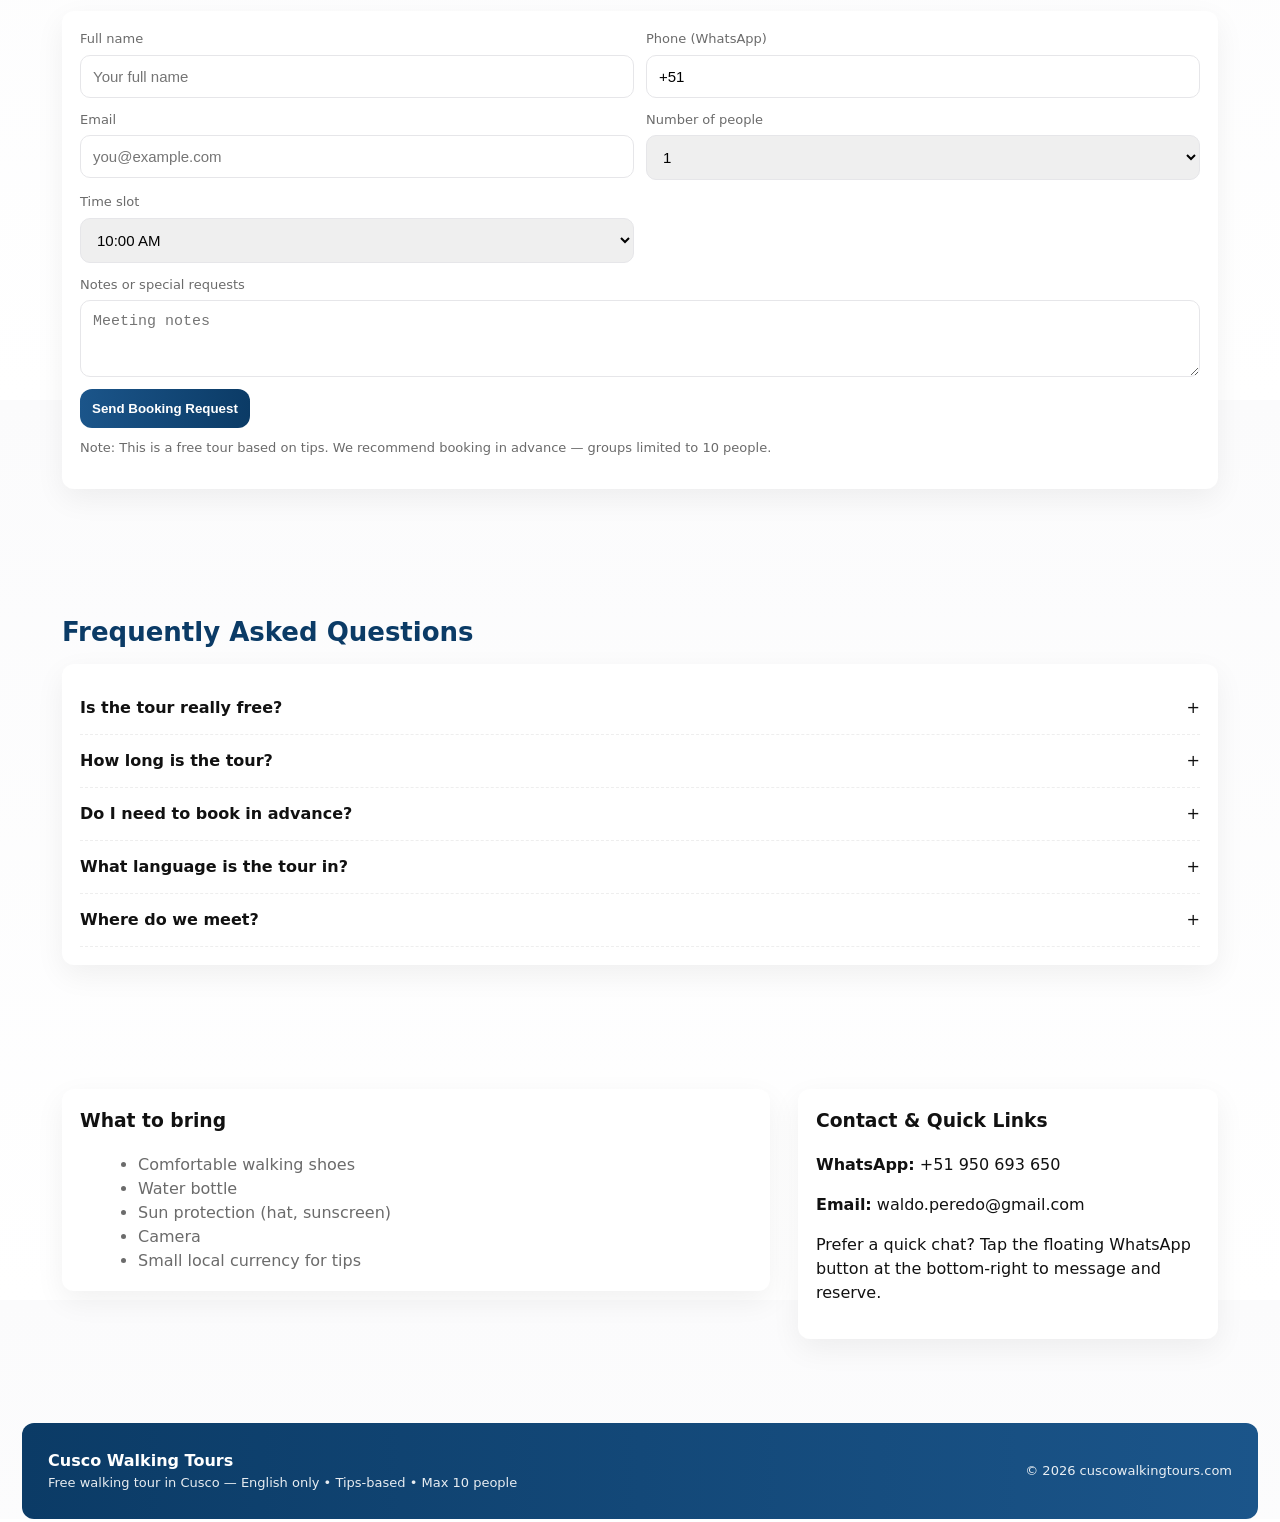
==== commit 47e3da08: "upodated" ====
--- a/index.html
+++ b/index.html
@@ -72,22 +72,20 @@
   </header>
 
   <!-- Hero -->
+<section class="hero" id="home" aria-label="Hero section">
   <div class="hero-bg" aria-hidden="true"></div>
-
-
-    
- <!-- add hero image src="" -->
-    <div class="hero-content">
-      <span class="eyebrow">Official local guide • Small groups</span>
-      <h1>Free Walking Tour — Cusco (English)</h1>
-      <p class="lead">Discover Cusco's history, Inca stonework, hidden corners and panoramic viewpoints on a friendly 2-hour walking tour. Daily departures at <strong>10:00 AM</strong>, <strong>1:00 PM</strong> & <strong>3:30 PM</strong>. Max 10 people. Tips-based.</p>
-
-      <div class="hero-ctas">
-        <a class="btn-primary" href="#booking">Book Your Free Spot</a>
-        <a class="btn-outline" href="#route">See Route & Photos</a>
-      </div>
+  <div class="hero-content">
+    <span class="eyebrow">Official local guide • Small groups</span>
+    <h1>Free Walking Tour — Cusco (English)</h1>
+    <p class="lead">Discover Cusco's history, Inca stonework, hidden corners and panoramic viewpoints on a friendly 2-hour walking tour. Daily departures at <strong>10:00 AM</strong>, <strong>1:00 PM</strong> & <strong>3:30 PM</strong>. Max 10 people. Tips-based.</p>
+
+    <div class="hero-ctas">
+      <a class="btn-primary" href="#booking">Book Your Free Spot</a>
+      <a class="btn-outline" href="#route">See Route & Photos</a>
     </div>
-  </section>
+  </div>
+</section>
+
 
   <main>
 
--- a/style.css
+++ b/style.css
@@ -45,41 +45,47 @@
     .menu-btn{display:none;background:transparent;border:0;color:#fff;font-size:18px}
 
     /* ---------- Hero ---------- */
-    .hero{
-      position:relative;margin:18px auto 4px;max-width:var(--maxw);border-radius:16px;overflow:hidden;
-      display:grid;grid-template-columns:1fr;align-items:center;
-      min-height:520px;
-    }
-        .hero-bg {
-      position: absolute;       /* make it full screen */
-      top: 0;
-      left: 0;
-      width: 100%;
-      height: 100vh;            /* full viewport height */
-      background-image: url('imagenes/highlights/wallpaper.JPG');
-      background-size: cover;       /* cover the container */
-      background-position: center;  /* center the image */
-      background-repeat: no-repeat; /* prevent tiling */
-      z-index: 1;                  /* sit behind content */
+    .hero {
+      position: relative;   /* needed for absolute child */
+      min-height: 520px;
+      display: flex;
+      align-items: center;
+      overflow: hidden;
     }
 
-    /* Optional overlay for text readability */
-    .hero-bg::after {
-      content: '';
+    .hero-bg {
       position: absolute;
       top: 0;
       left: 0;
       width: 100%;
       height: 100%;
-      background: rgba(0,0,0,0.3);  /* adjust opacity */
+      background-image: url('imagenes/highlights/wallpaper.JPG');
+      background-size: cover;
+      background-position: center;
+      background-repeat: no-repeat;
+      z-index: 1;
+    }
+
+    .hero-bg::after {
+      content: '';
+      position: absolute;
+      width: 100%;
+      height: 100%;
+      top: 0;
+      left: 0;
+      background: rgba(0,0,0,0.3);
       z-index: 2;
     }
-  
 
-    
-    .hero-content{
-      position:relative;z-index:2;padding:48px;display:flex;flex-direction:column;gap:18px;color:#fff;max-width:980px;margin-left:22px;
-    }
+    .hero-content {
+      position: relative;
+      z-index: 3;  /* must be higher than hero-bg and overlay */
+      color: #fff;
+      padding: 48px;
+      max-width: 980px;
+}
+
+
     .eyebrow{background:rgba(255,255,255,0.08);display:inline-block;padding:6px 10px;border-radius:999px;font-weight:700;color:var(--gold);font-size:13px}
     h1{font-size:42px;margin:0;line-height:1.02;color:var(--gold);text-shadow:0 4px 18px rgba(11,59,102,0.28)}
     p.lead{max-width:820px;margin:0;color: #ecf6ff;font-size:18px}
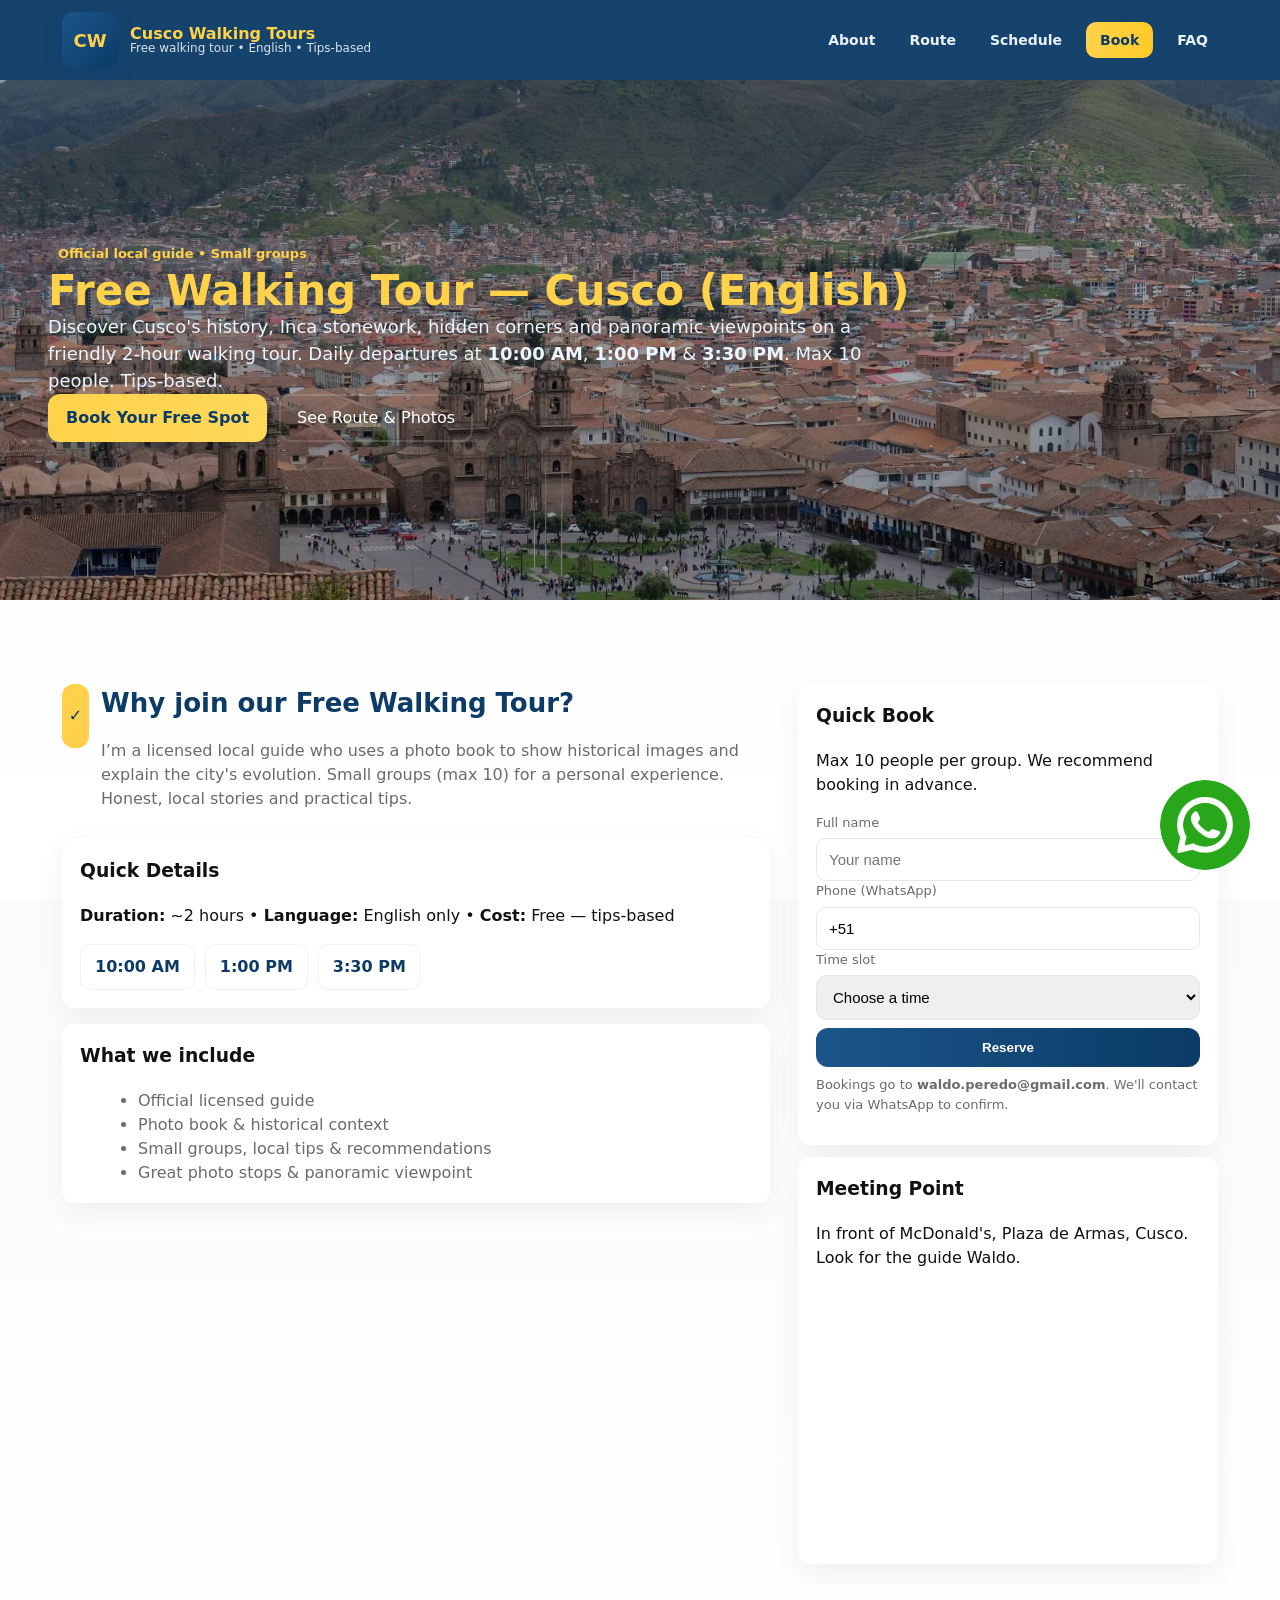
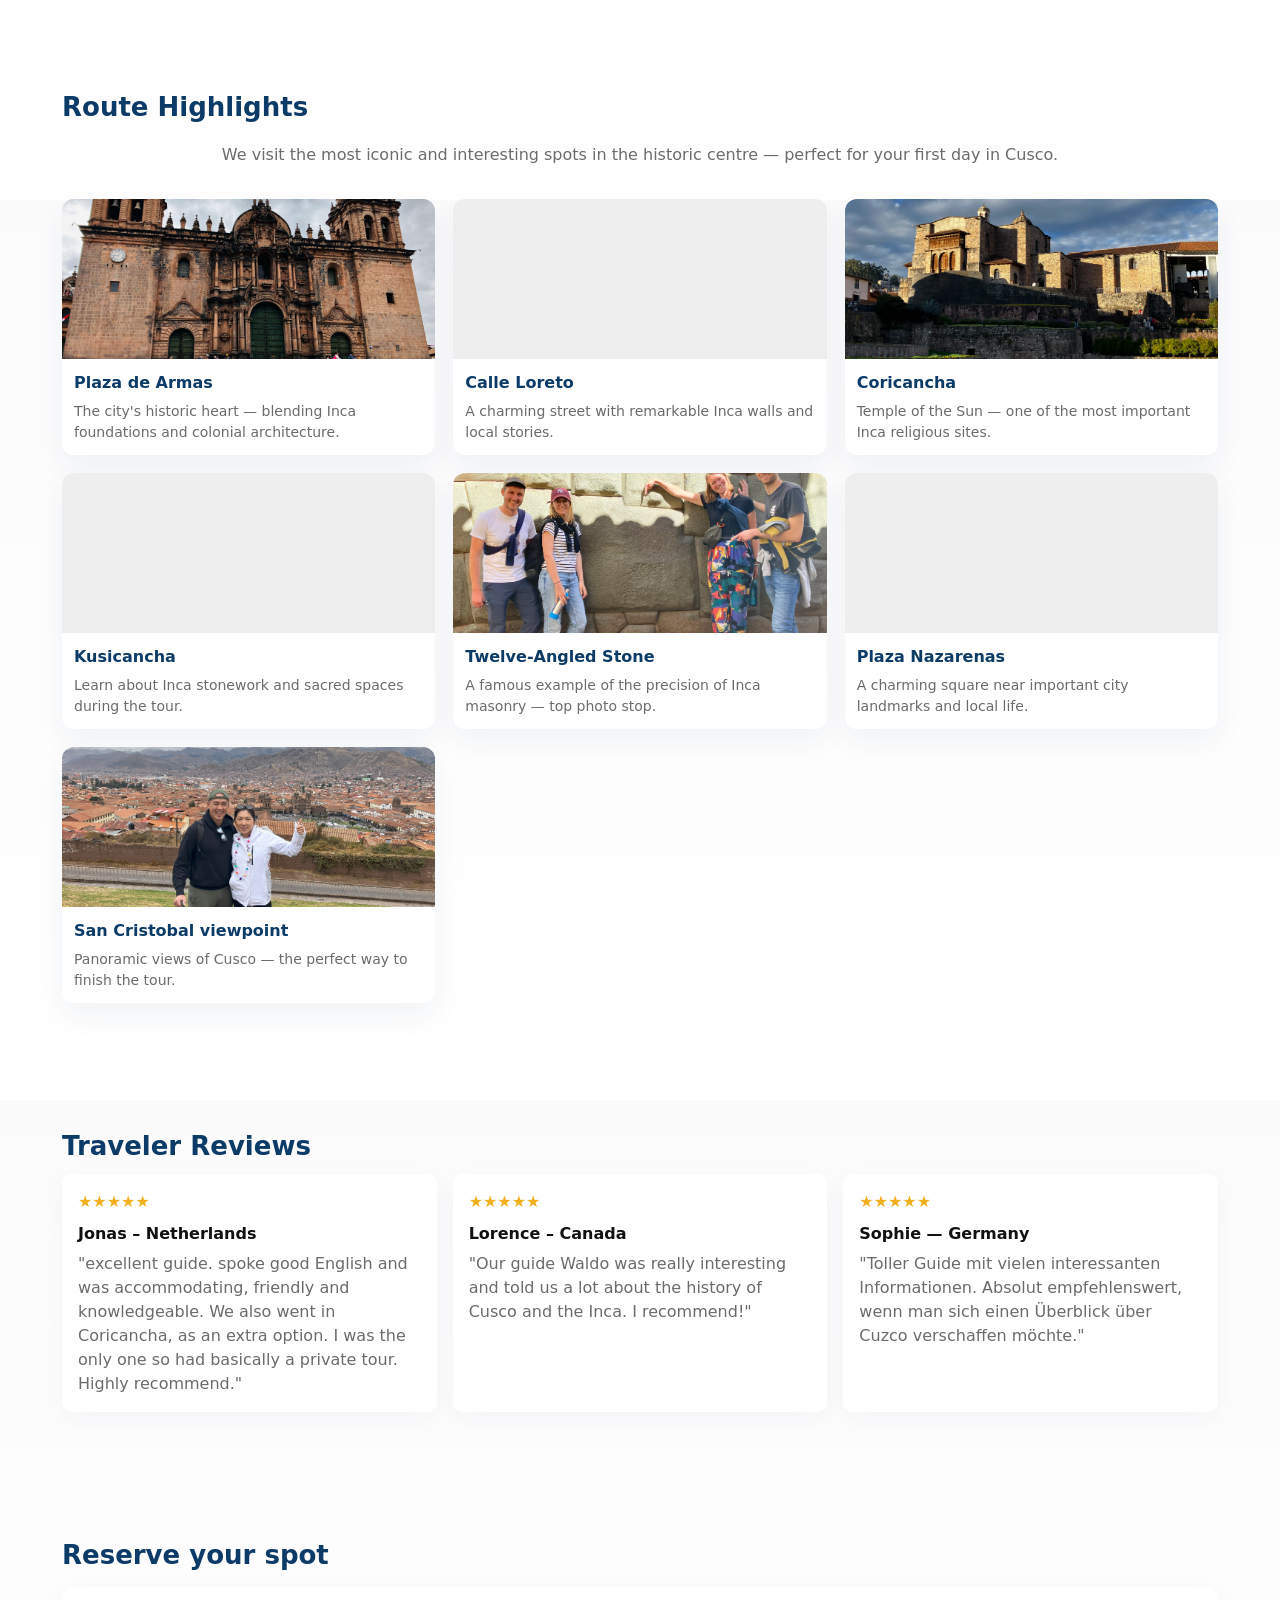
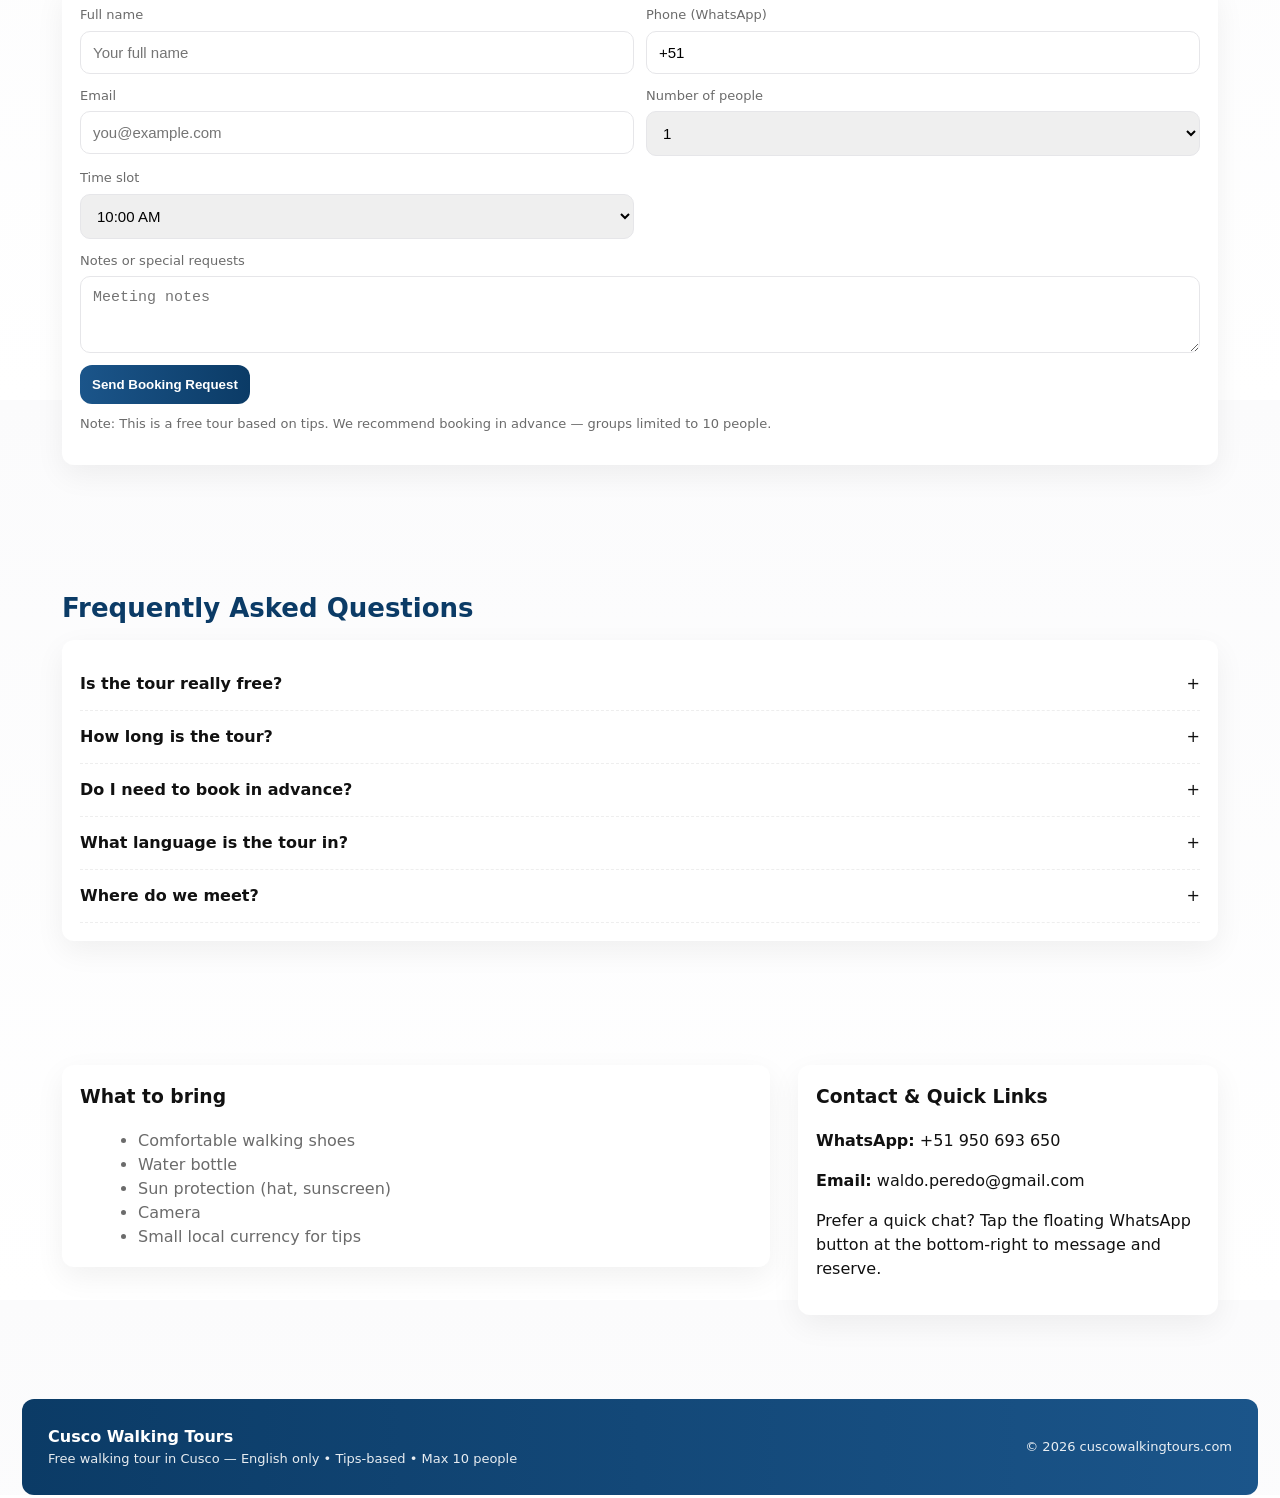
==== commit fecd3bf3: "a" ====
--- a/index.html
+++ b/index.html
@@ -161,7 +161,7 @@
 
             <div class="card">
               <h3 style="margin-top:0">Meeting Point</h3>
-              <p class="small">In front of McDonald's, Plaza de Armas, Cusco. Look for the guide with a photo book and red jacket.</p>
+              <p class="small">In front of McDonald's, Plaza de Armas, Cusco. Look for the guide Waldo.</p>
               <div class="meeting-map" style="margin-top:12px">
                 <iframe title="Map to McDonald's Plaza de Armas Cusco" src="https://www.google.com/maps?q=McDonald's+Plaza+de+Armas+Cusco&output=embed" width="100%" height="100%" style="border:0" loading="lazy"></iframe>
               </div>
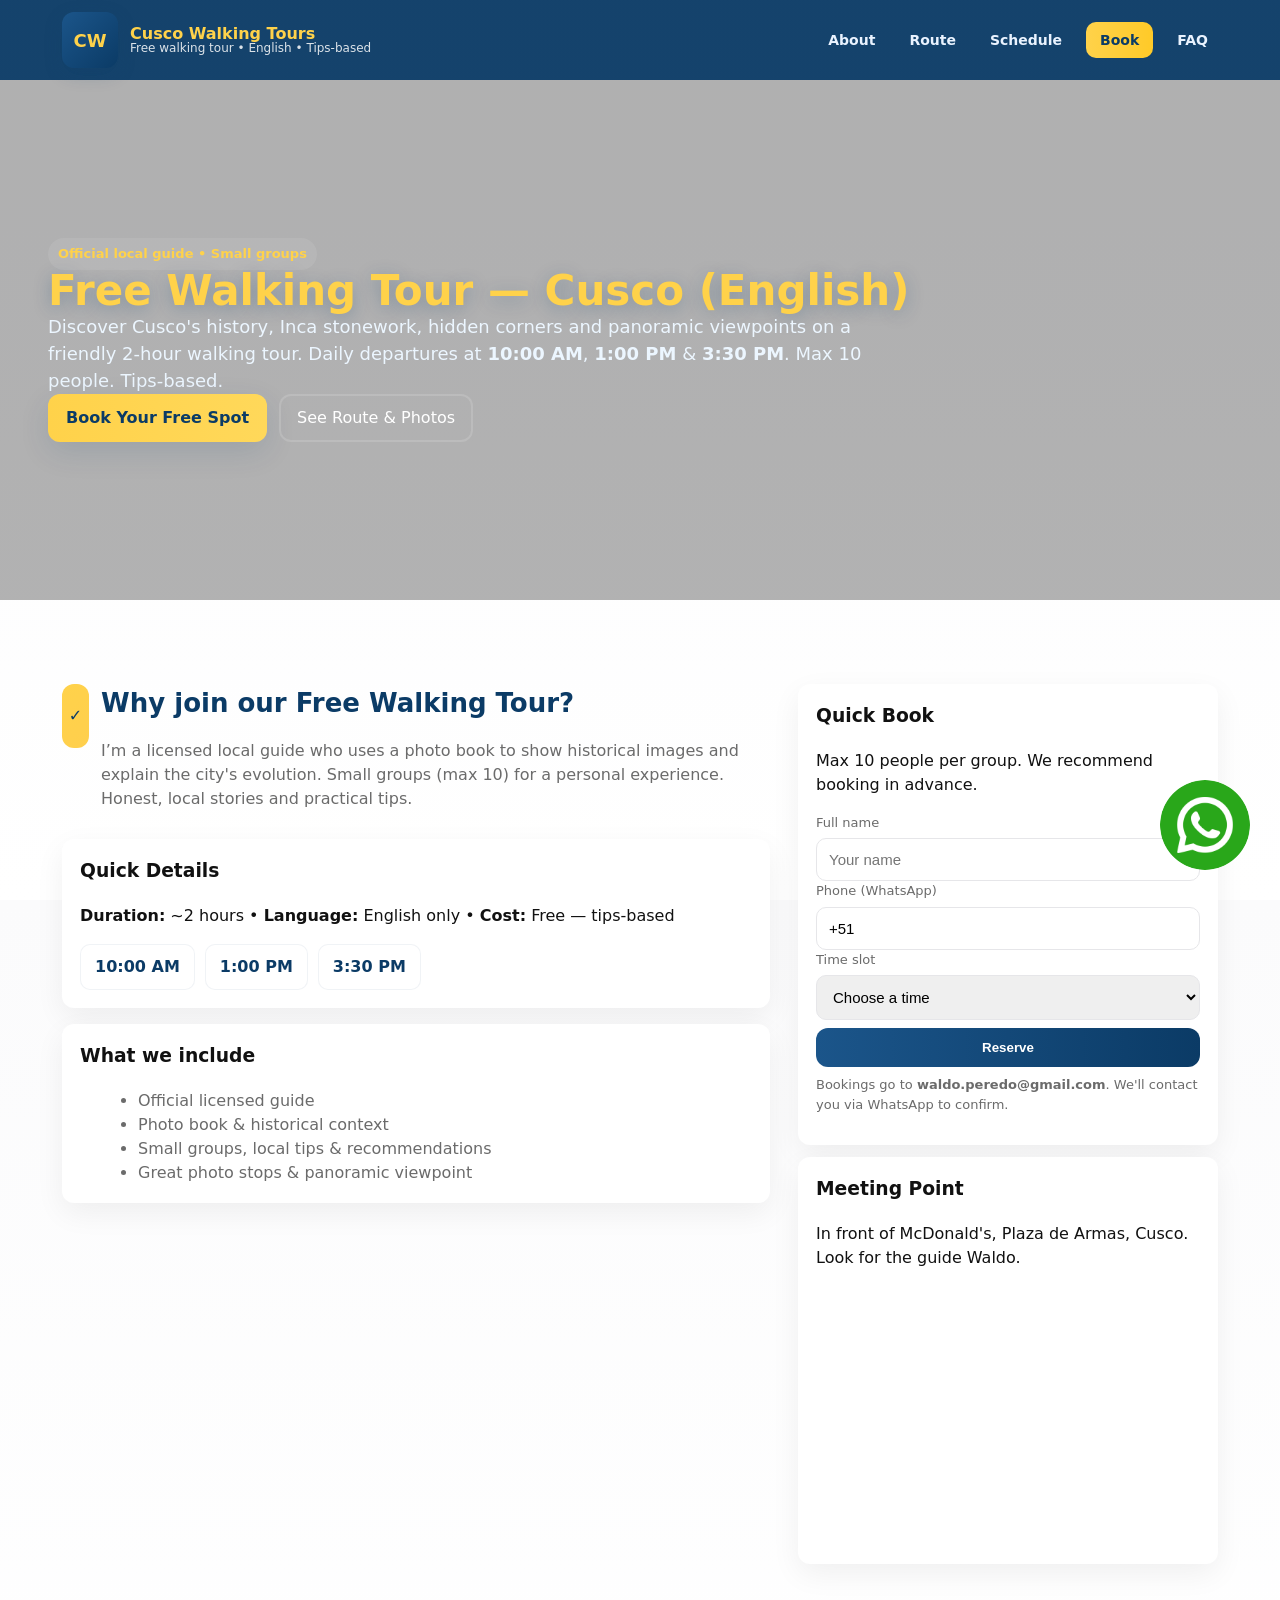
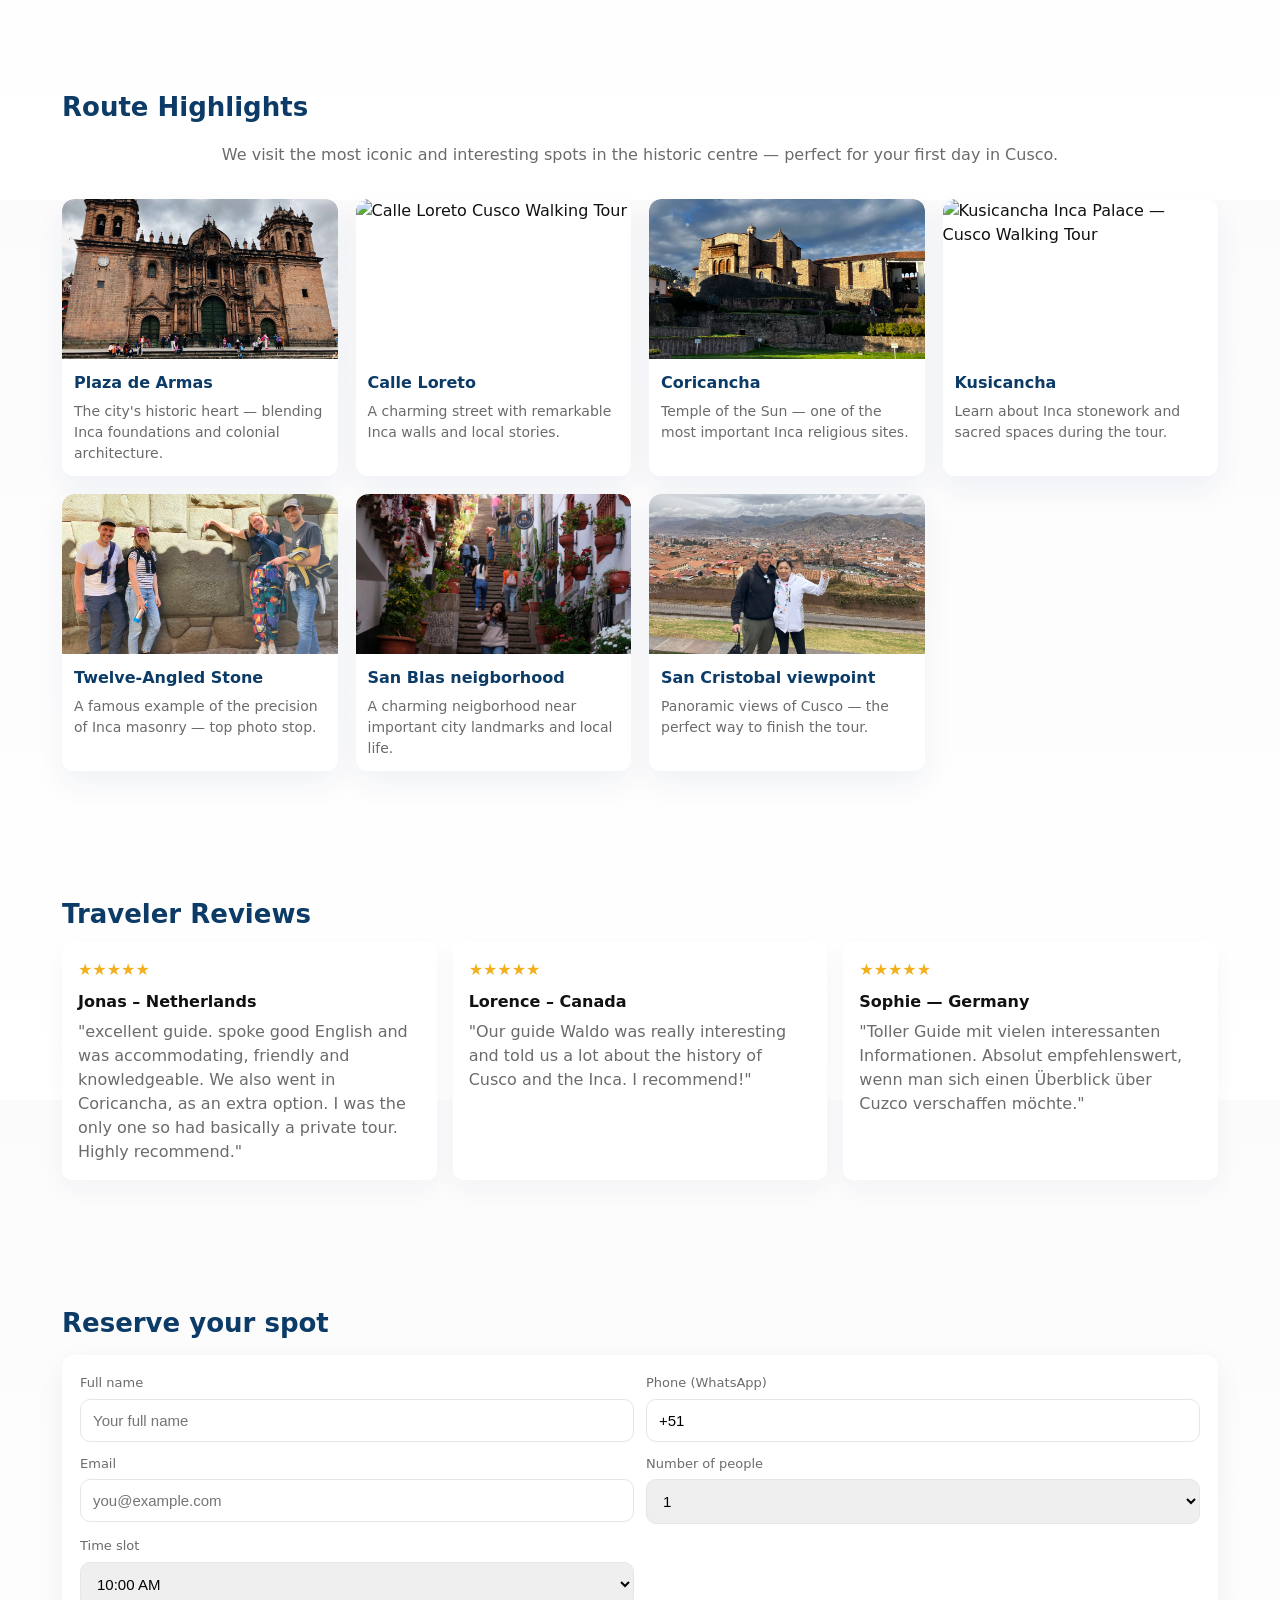
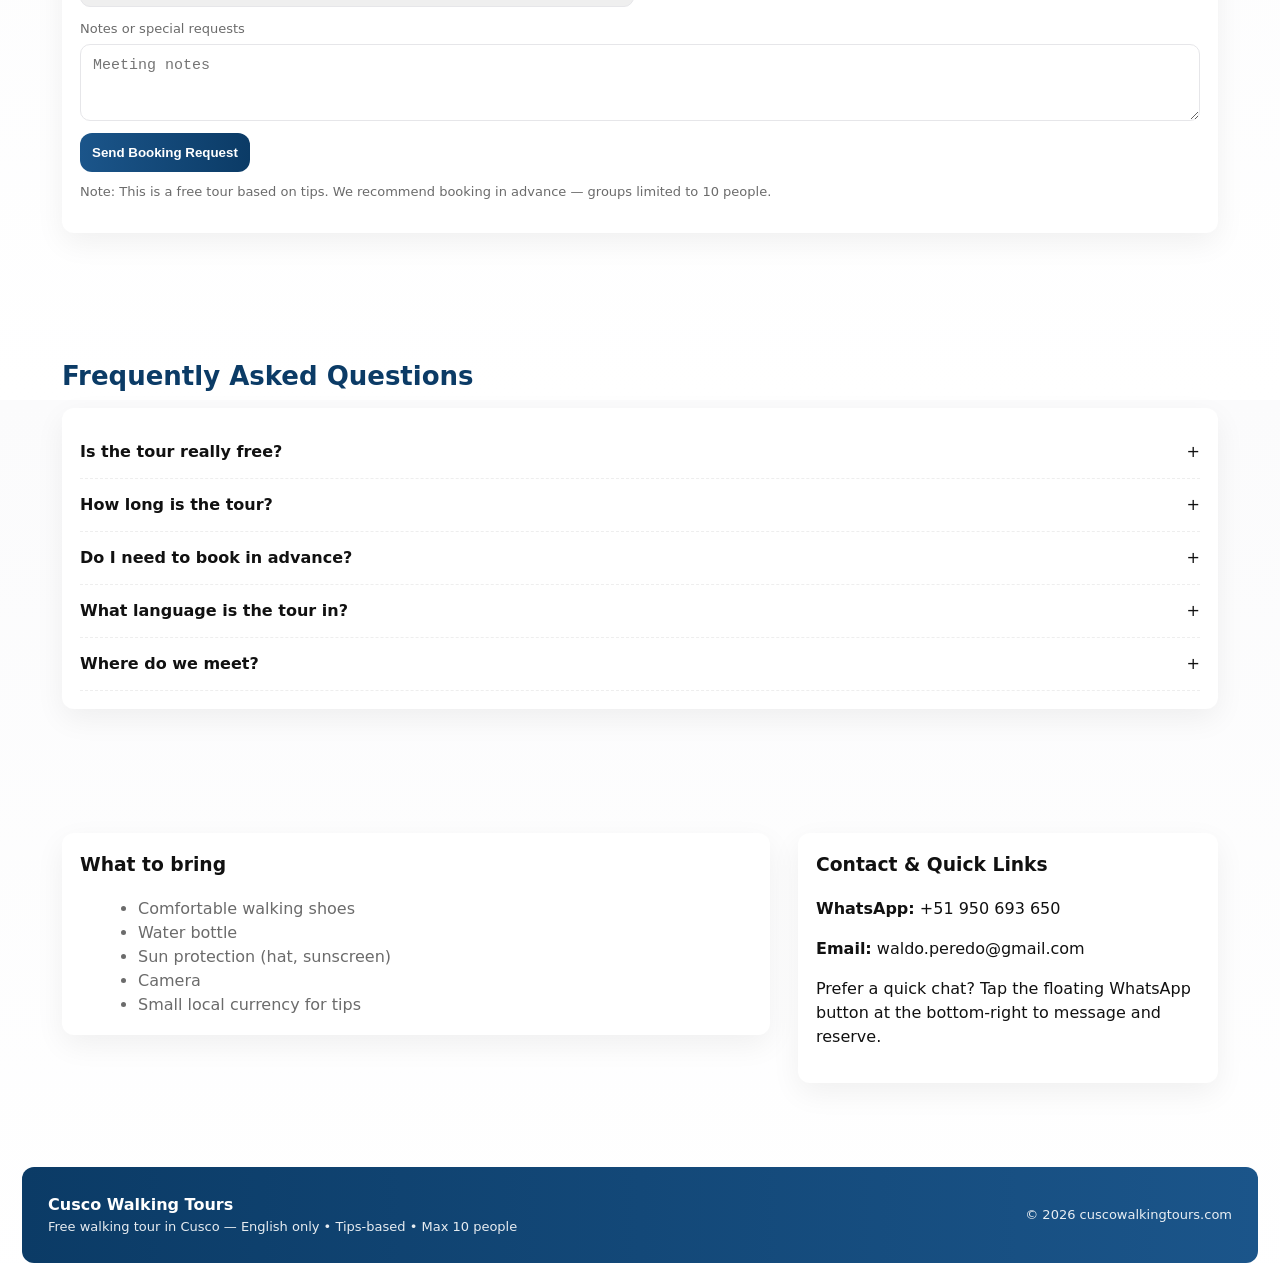
==== commit 44d87de4: "itinital commit with upadates" ====
--- a/index.html
+++ b/index.html
@@ -12,11 +12,12 @@
   <link rel="canonical" href="https://cuscowalkingtours.com/" />
 
   <!-- Open Graph -->
-  <meta property="og:title" content="Free Walking Tour Cusco — Cusco Walking Tours (English)" />
-  <meta property="og:description" content="2-hour English walking tour of Cusco with an official local guide. Tips-based. Daily departures 10:00, 13:00 & 15:30. Book now." />
-  <meta property="og:type" content="website" />
-  <meta property="og:url" content="https://cuscowalkingtours.com/" />
-  <meta property="og:image" content="" />
+ <meta property="og:title" content="Free Walking Tour Cusco — Cusco Walking Tours (English)" />
+<meta property="og:description" content="2-hour English walking tour of Cusco with an official local guide. Tips-based. Daily departures 10:00, 13:00 & 15:30. Book now." />
+<meta property="og:type" content="website" />
+<meta property="og:url" content="https://cuscowalkingtours.com/" />
+<meta property="og:image" content="https://raw.githubusercontent.com/dagoooo/cuscowalkingtours/main/imagenes/highlights/wallpaper.JPG" />
+
 
   <!-- Structured Data -->
   <script type="application/ld+json">
@@ -73,7 +74,7 @@
 
   <!-- Hero -->
 <section class="hero" id="home" aria-label="Hero section">
-  <div class="hero-bg" aria-hidden="true"></div>
+  <div class="hero-bg" aria-hidden="true" style="background-image:url('https://raw.githubusercontent.com/dagoooo/cuscowalkingtours/main/imagenes/highlights/wallpaper.JPG');"></div>
   <div class="hero-content">
     <span class="eyebrow">Official local guide • Small groups</span>
     <h1>Free Walking Tour — Cusco (English)</h1>
@@ -172,72 +173,98 @@
     </section>
 
     <!-- Route / gallery cards -->
-    <section class="section" id="route">
-      <div class="wrap">
-        <h2>Route Highlights</h2>
-        <p class="small" style="color:var(--muted);text-align:center">We visit the most iconic and interesting spots in the historic centre — perfect for your first day in Cusco.</p>
-
-        <div style="height:16px"></div>
-        <div class="grid-cards">
-          <!-- Each card has a place for image src="" -->
-          <article class="place-card">
-            <div class="place-thumb" style="background-image:url('../imagenes/highlights/plaza-de-armas-cusco-tour.jpg');" aria-hidden="true"></div>
-            <div class="place-body">
-              <div class="place-title">Plaza de Armas</div>
-              <div class="place-desc">The city's historic heart — blending Inca foundations and colonial architecture.</div>
-            </div>
-          </article>
-
-          <article class="place-card">
-            <div class="place-thumb" style="background-image:url('../imagenes/highlights/sun-street-calle-loreto.JPG');" aria-hidden="true"></div>
-            <div class="place-body">
-              <div class="place-title">Calle Loreto</div>
-              <div class="place-desc">A charming street with remarkable Inca walls and local stories.</div>
-            </div>
-          </article>
-
-          <article class="place-card">
-            <div class="place-thumb" style="background-image:url('../imagenes/highlights/Coricancha-\ cusco\ -\ temple\ -\ sun\ temple\ -\ cusco.webp');" aria-hidden="true"></div>
-            <div class="place-body">
-              <div class="place-title">Coricancha</div>
-              <div class="place-desc">Temple of the Sun — one of the most important Inca religious sites.</div>
-            </div>
-          </article>
-
-          <article class="place-card">
-            <div class="place-thumb" style="background-image:url('../imagenes/highlights/inka-palace-cusicancha.JPG');" aria-hidden="true"></div>
-            <div class="place-body">
-              <div class="place-title">Kusicancha</div>
-              <div class="place-desc">Learn about Inca stonework and sacred spaces during the tour.</div>
-            </div>
-          </article>
-
-          <article class="place-card">
-            <div class="place-thumb" style="background-image:url('../imagenes/highlights/12-angled-stone-inka-wall-cusco.jpg');" aria-hidden="true"></div>
-            <div class="place-body">
-              <div class="place-title">Twelve-Angled Stone</div>
-              <div class="place-desc">A famous example of the precision of Inca masonry — top photo stop.</div>
-            </div>
-          </article>
-
-          <article class="place-card">
-            <div class="place-thumb" style="background-image:url('../imagenes/highlights/san\ blas.JPG');" aria-hidden="true"></div>
-            <div class="place-body">
-              <div class="place-title">Plaza Nazarenas</div>
-              <div class="place-desc">A charming square near important city landmarks and local life.</div>
-            </div>
-          </article>
-
-          <article class="place-card">
-            <div class="place-thumb" style="background-image:url('../imagenes/highlights/san-cristobal-cusco-2.jpg');" aria-hidden="true"></div>
-            <div class="place-body">
-              <div class="place-title">San Cristobal viewpoint</div>
-              <div class="place-desc">Panoramic views of Cusco — the perfect way to finish the tour.</div>
-            </div>
-          </article>
-        </div>
-      </div>
-    </section>
+<section class="section" id="route">
+  <div class="wrap">
+    <h2>Route Highlights</h2>
+    <p class="small" style="color:var(--muted);text-align:center">
+      We visit the most iconic and interesting spots in the historic centre — perfect for your first day in Cusco.
+    </p>
+
+    <div style="height:16px"></div>
+    <div class="grid-cards">
+
+      <!-- Plaza de Armas -->
+      <article class="place-card">
+        <img src="/imagenes/highlights/plaza-de-armas-cusco-tour.jpg" 
+             alt="Plaza de Armas Cusco Free Walking Tour stop" 
+             class="place-thumb">
+        <div class="place-body">
+          <div class="place-title">Plaza de Armas</div>
+          <div class="place-desc">The city's historic heart — blending Inca foundations and colonial architecture.</div>
+        </div>
+      </article>
+
+      <!-- Calle Loreto -->
+      <article class="place-card">
+        <img src="/imagenes/highlights/sun-street-calle-loreto.JPG" 
+             alt="Calle Loreto Cusco Walking Tour" 
+             class="place-thumb">
+        <div class="place-body">
+          <div class="place-title">Calle Loreto</div>
+          <div class="place-desc">A charming street with remarkable Inca walls and local stories.</div>
+        </div>
+      </article>
+
+      <!-- Coricancha -->
+      <article class="place-card">
+        <img src="/imagenes/highlights/Coricancha-cusco-temple-sun-temple-cusco.webp" 
+             alt="Coricancha Temple of the Sun — Cusco Free Walking Tour" 
+             class="place-thumb">
+        <div class="place-body">
+          <div class="place-title">Coricancha</div>
+          <div class="place-desc">Temple of the Sun — one of the most important Inca religious sites.</div>
+        </div>
+      </article>
+
+      <!-- Kusicancha -->
+      <article class="place-card">
+        <img src="/imagenes/highlights/inka-palace-cusicancha.JPG" 
+             alt="Kusicancha Inca Palace — Cusco Walking Tour" 
+             class="place-thumb">
+        <div class="place-body">
+          <div class="place-title">Kusicancha</div>
+          <div class="place-desc">Learn about Inca stonework and sacred spaces during the tour.</div>
+        </div>
+      </article>
+
+      <!-- Twelve-Angled Stone -->
+      <article class="place-card">
+        <img src="/imagenes/highlights/12-angled-stone-inka-wall-cusco.jpg" 
+             alt="Twelve-Angled Stone — Cusco Free Walking Tour" 
+             class="place-thumb">
+        <div class="place-body">
+          <div class="place-title">Twelve-Angled Stone</div>
+          <div class="place-desc">A famous example of the precision of Inca masonry — top photo stop.</div>
+        </div>
+      </article>
+
+      <!-- San Blas -->
+      <article class="place-card">
+        <img src="/imagenes/highlights/san-blas.JPG" 
+             alt="San Blass traditional artisans neigborhood" 
+             class="place-thumb">
+        <div class="place-body">
+          <div class="place-title">San Blas neigborhood</div>
+          <div class="place-desc">A charming neigborhood near important city landmarks and local life.</div>
+        </div>
+      </article>
+
+      <!-- San Cristobal viewpoint -->
+      <article class="place-card">
+        <img src="/imagenes/highlights/san-cristobal-cusco-2.jpg" 
+             alt="San Cristobal Viewpoint — Cusco Free Walking Tour" 
+             class="place-thumb">
+        <div class="place-body">
+          <div class="place-title">San Cristobal viewpoint</div>
+          <div class="place-desc">Panoramic views of Cusco — the perfect way to finish the tour.</div>
+        </div>
+      </article>
+
+    </div>
+  </div>
+</section>
+
+
 
     <!-- Reviews -->
     <section id="reviews" class="section">
@@ -375,7 +402,7 @@
               <div><strong>Where do we meet?</strong></div>
               <div class="small">+</div>
             </div>
-            <div class="faq-a" hidden>In front of McDonald's at Plaza de Armas, Cusco. Look for the guide with a photo book and red jacket.</div>
+            <div class="faq-a" hidden>In front of McDonald's at Plaza de Armas, Cusco. Look for the guide with a photo book.</div>
           </div>
         </div>
       </div>
--- a/style.css
+++ b/style.css
@@ -106,10 +106,23 @@
     h2{color:var(--blue-800);margin:0 0 8px 0;font-size:26px}
 
     /* ---------- Route cards ---------- */
-    .grid-cards{display:grid;grid-template-columns:repeat(3,1fr);gap:18px}
+    .grid-cards{display:grid;grid-template-columns: repeat(auto-fit, minmax(260px, 1fr));
+    ;gap:18px}
     .place-card{border-radius:12px;overflow:hidden;background:linear-gradient(#fff,#fff);display:flex;flex-direction:column;box-shadow:0 12px 30px rgba(11,59,102,0.06);transition:transform .3s,box-shadow .3s}
-    .place-card:hover{transform:translateY(-8px);box-shadow:0 18px 48px rgba(11,59,102,0.12)}
-    .place-thumb{height:160px;background:#eee center/cover no-repeat}
+    .place-card:hover .place-thumb {
+    transform: scale(1.05);
+    transition: transform 0.3s;
+    }
+    .place-thumb {
+    width: 100%;       /* make it full card width */
+    height: 160px;     /* fixed height for uniformity */
+    object-fit: cover; /* crop / scale nicely */
+    border-top-left-radius: 12px;
+    border-top-right-radius: 12px;
+    display: block;
+    transition: transform 0.3s ease; /* smooth hover zoom */
+    }
+
     .place-body{padding:12px}
     .place-title{font-weight:800;color:var(--blue-800);margin-bottom:6px}
     .place-desc{color:var(--muted);font-size:14px}
@@ -129,7 +142,12 @@
     .hint{font-size:13px;color:var(--muted);margin-top:8px}
 
     /* ---------- Reviews ---------- */
-    .reviews-grid{display:grid;grid-template-columns:repeat(3,1fr);gap:16px}
+    .reviews-grid {
+    display: grid;
+    grid-template-columns: repeat(auto-fit, minmax(260px, 1fr));
+    gap: 16px;
+    }
+
     .review-card{padding:16px;border-radius:10px;background:linear-gradient(180deg,#fff,#fff);box-shadow:0 8px 24px rgba(11,59,102,0.04)}
     .stars{color:#f2b01e;font-weight:800;margin-bottom:8px}
 
@@ -170,7 +188,6 @@
 
     /* Responsive */
     @media (max-width:1000px){
-      .grid-cards{grid-template-columns:repeat(2,1fr)}
       .two-col{grid-template-columns:1fr}
       .reviews-grid{grid-template-columns:repeat(2,1fr)}
       .form-grid{grid-template-columns:1fr}
@@ -180,7 +197,6 @@
       .menu-btn{display:block}
       h1{font-size:28px}
       .hero{min-height:420px}
-      .grid-cards{grid-template-columns:1fr}
       .reviews-grid{grid-template-columns:1fr}
       .hero-content{padding:20px}
       .wrap{padding:14px}
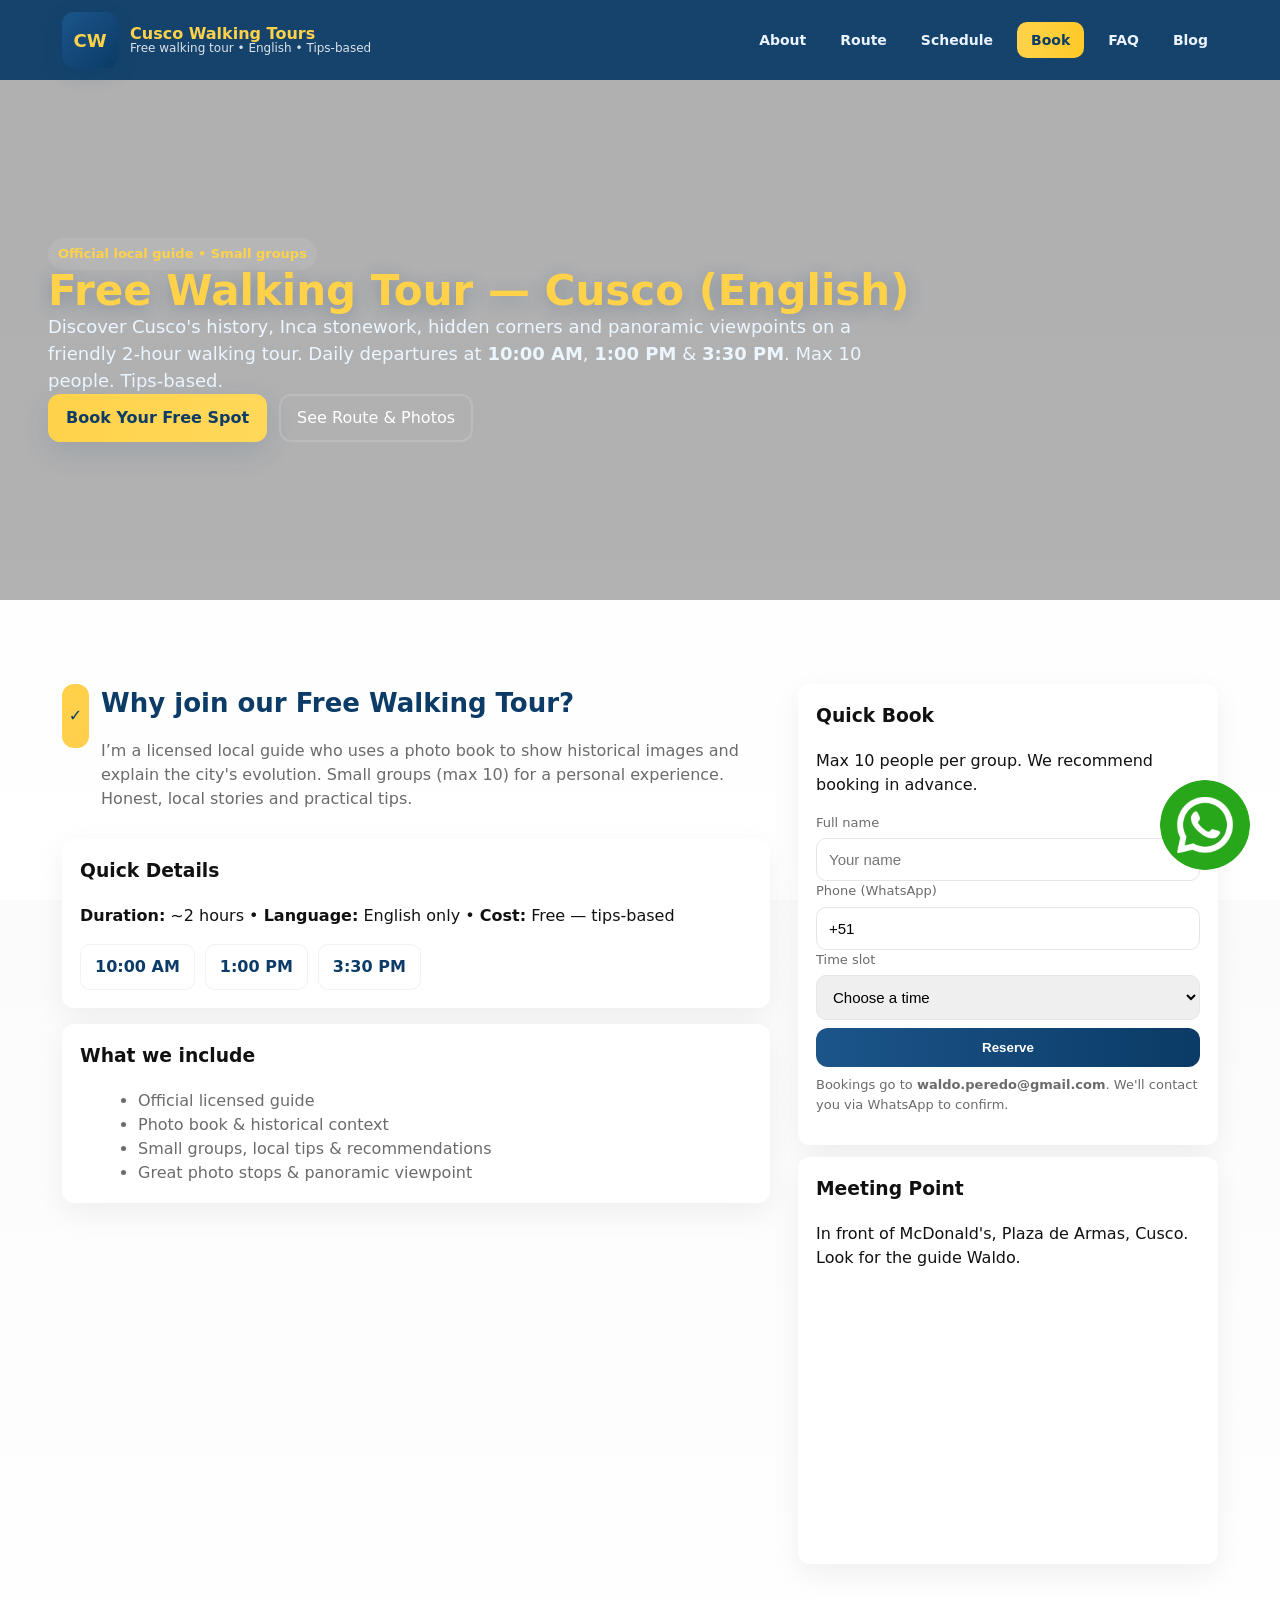
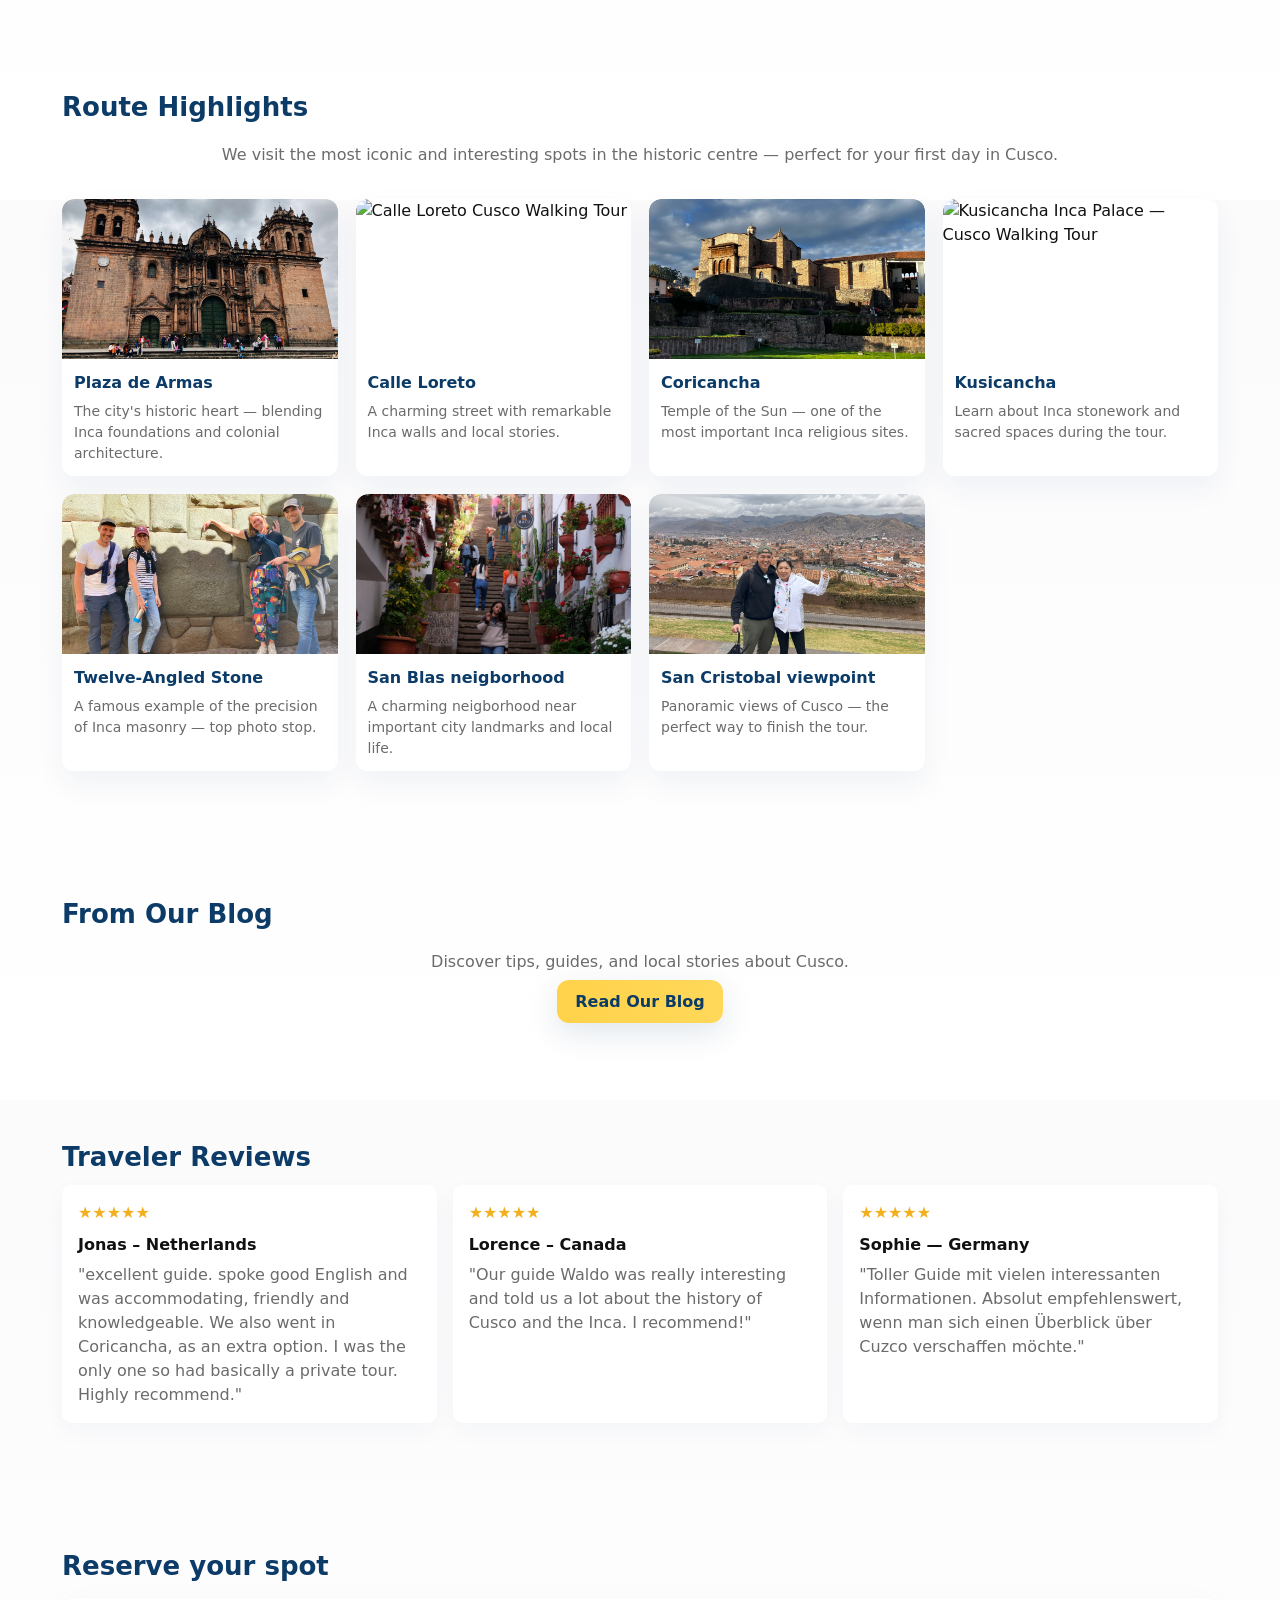
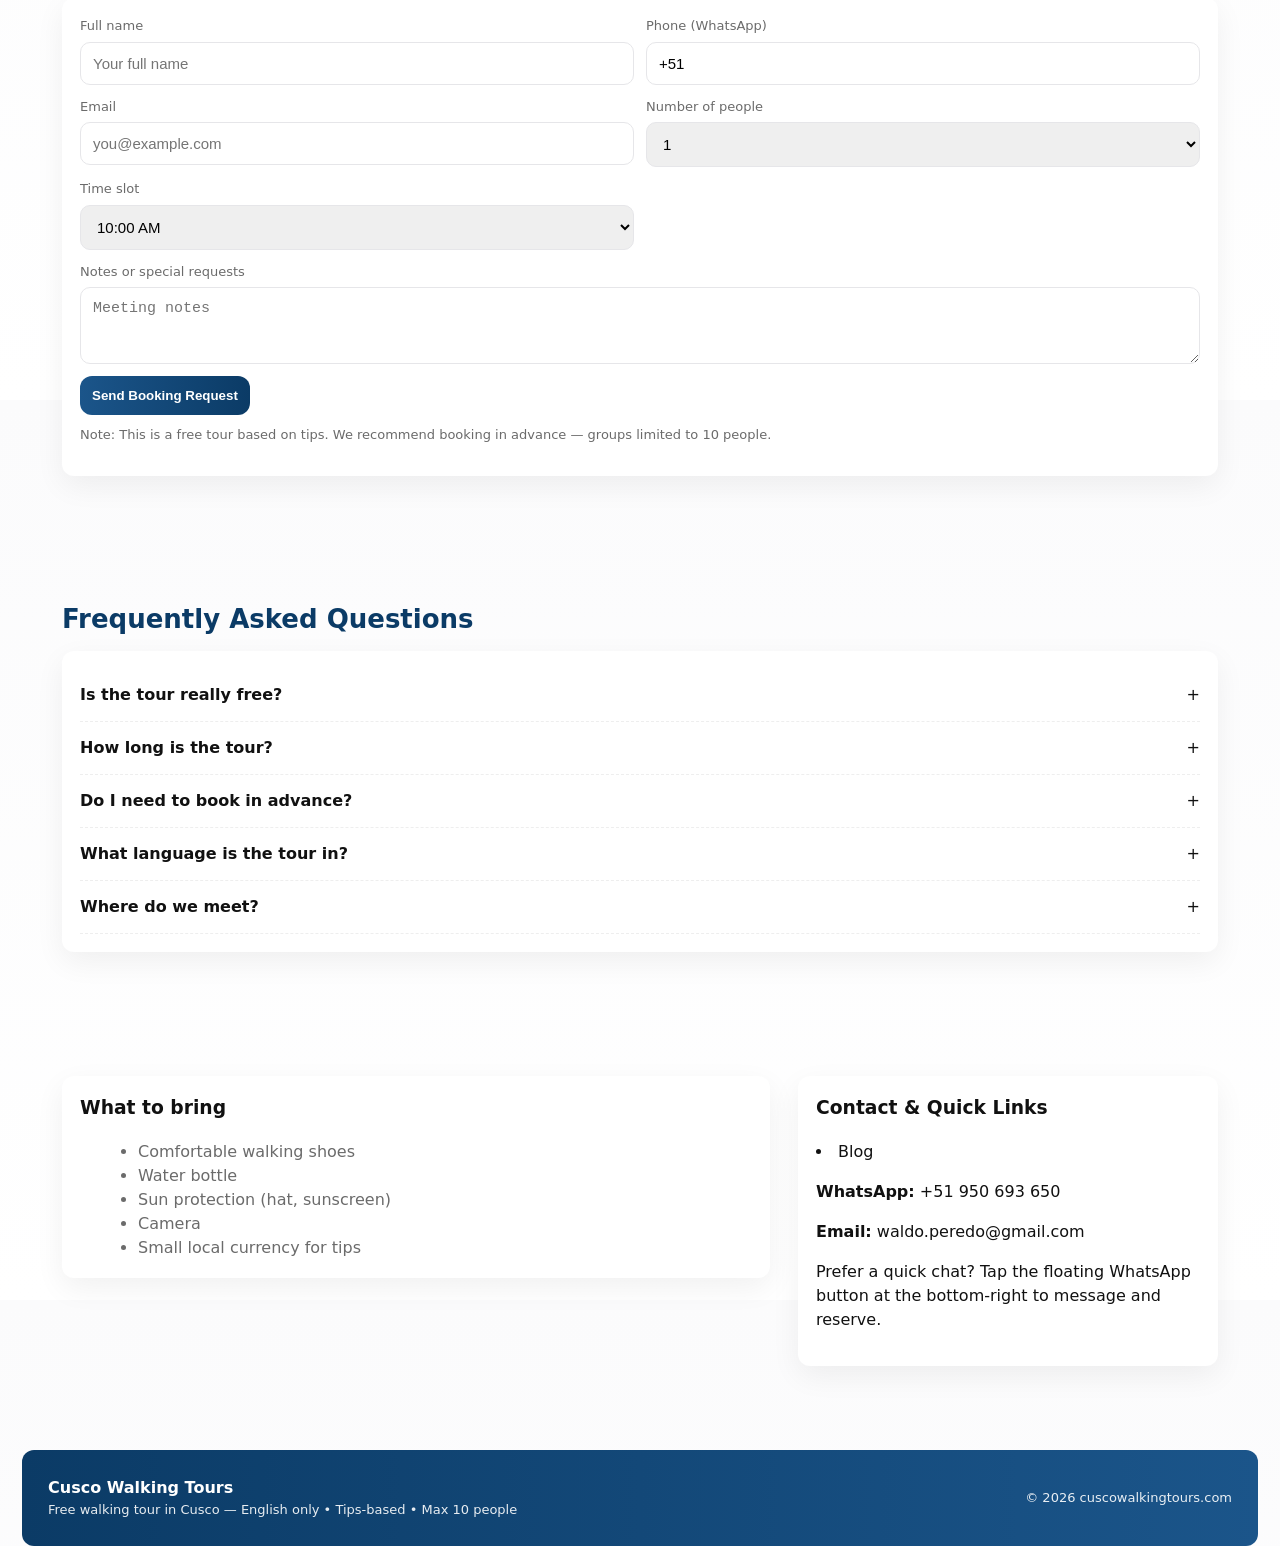
==== commit 47460938: "Update blog design and add Traditional Cusco Food Guide" ====
--- a/index.html
+++ b/index.html
@@ -3,7 +3,7 @@
 <head>
   <meta charset="utf-8" />
   <meta name="viewport" content="width=device-width,initial-scale=1" />
-  <title>Free Walking Tour Cusco — Cusco Walking Tours (English)</title>
+  <title>Free Walking Tour Cusco | English – Tips-based</title> 
   <link rel="stylesheet" href="style.css">
 
 
@@ -67,6 +67,7 @@
           <li><a href="#schedule">Schedule</a></li>
           <li><a href="#booking" class="cta">Book</a></li>
           <li><a href="#faq">FAQ</a></li>
+          <li><a href="blog/cuscowalkingtoursblogtop-10-things-to-do-in-cusco.html">Blog</a></li>
         </ul>
       </nav>
     </div>
@@ -264,6 +265,19 @@
   </div>
 </section>
 
+ <!-- Blog section -->
+<section class="section" id="blog">
+  <div class="wrap">
+    <h2>From Our Blog</h2>
+    <p class="small" style="color:var(--muted);text-align:center">
+      Discover tips, guides, and local stories about Cusco.
+    </p>
+
+    <div style="text-align:center; margin-top:16px;">
+      <a href="Blog/cuscowalkingtoursblogtop-10-things-to-do-in-cusco.html" class="btn-primary">Read Our Blog</a>
+    </div>
+  </div>
+</section>
 
 
     <!-- Reviews -->
@@ -425,6 +439,7 @@
 
           <div class="card" id="contact">
             <h3 style="margin-top:0">Contact & Quick Links</h3>
+            <li><a href="blog/cuscowalkingtoursblogtop-10-things-to-do-in-cusco.html">Blog</a></li>
             <p class="small"><strong>WhatsApp:</strong> <a href="https://wa.me/51950693650" target="_blank">+51 950 693 650</a></p>
             <p class="small"><strong>Email:</strong> <a href="mailto:waldo.peredo@gmail.com">waldo.peredo@gmail.com</a></p>
             <p class="small">Prefer a quick chat? Tap the floating WhatsApp button at the bottom-right to message and reserve.</p>
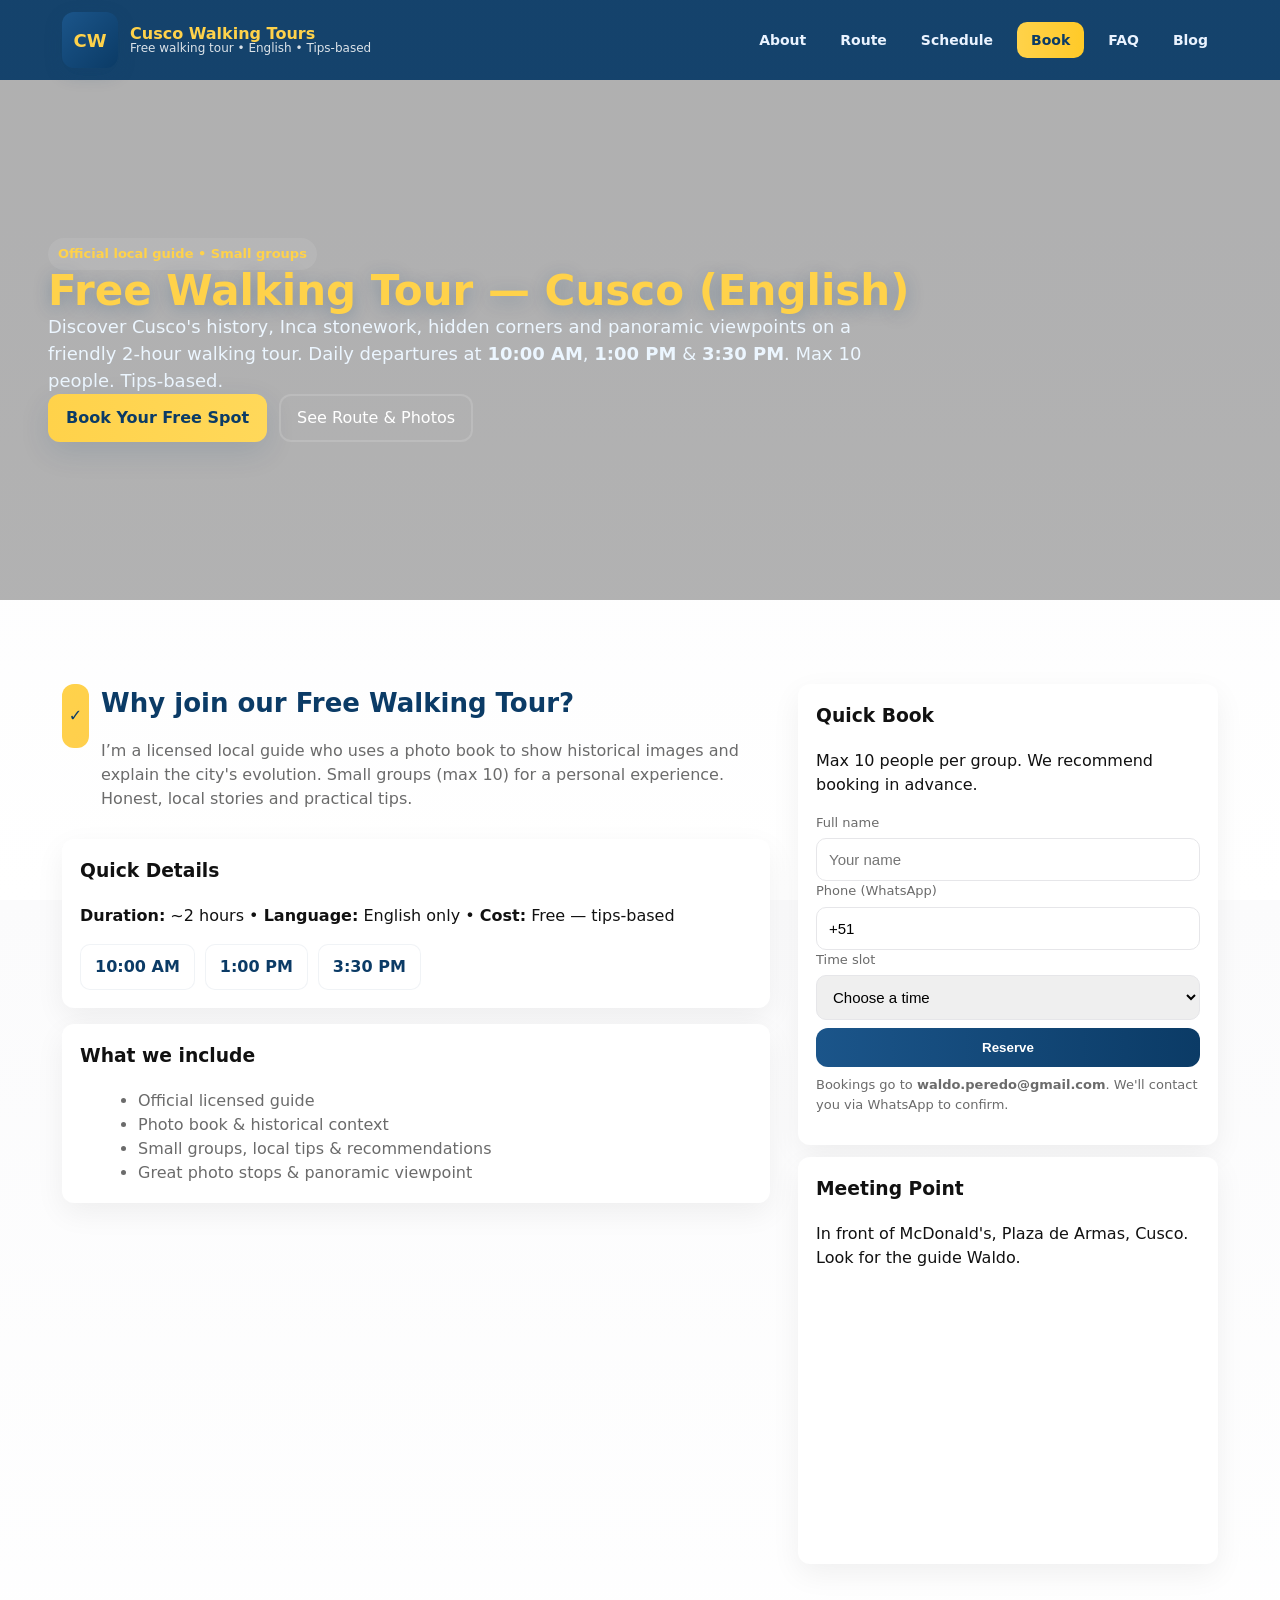
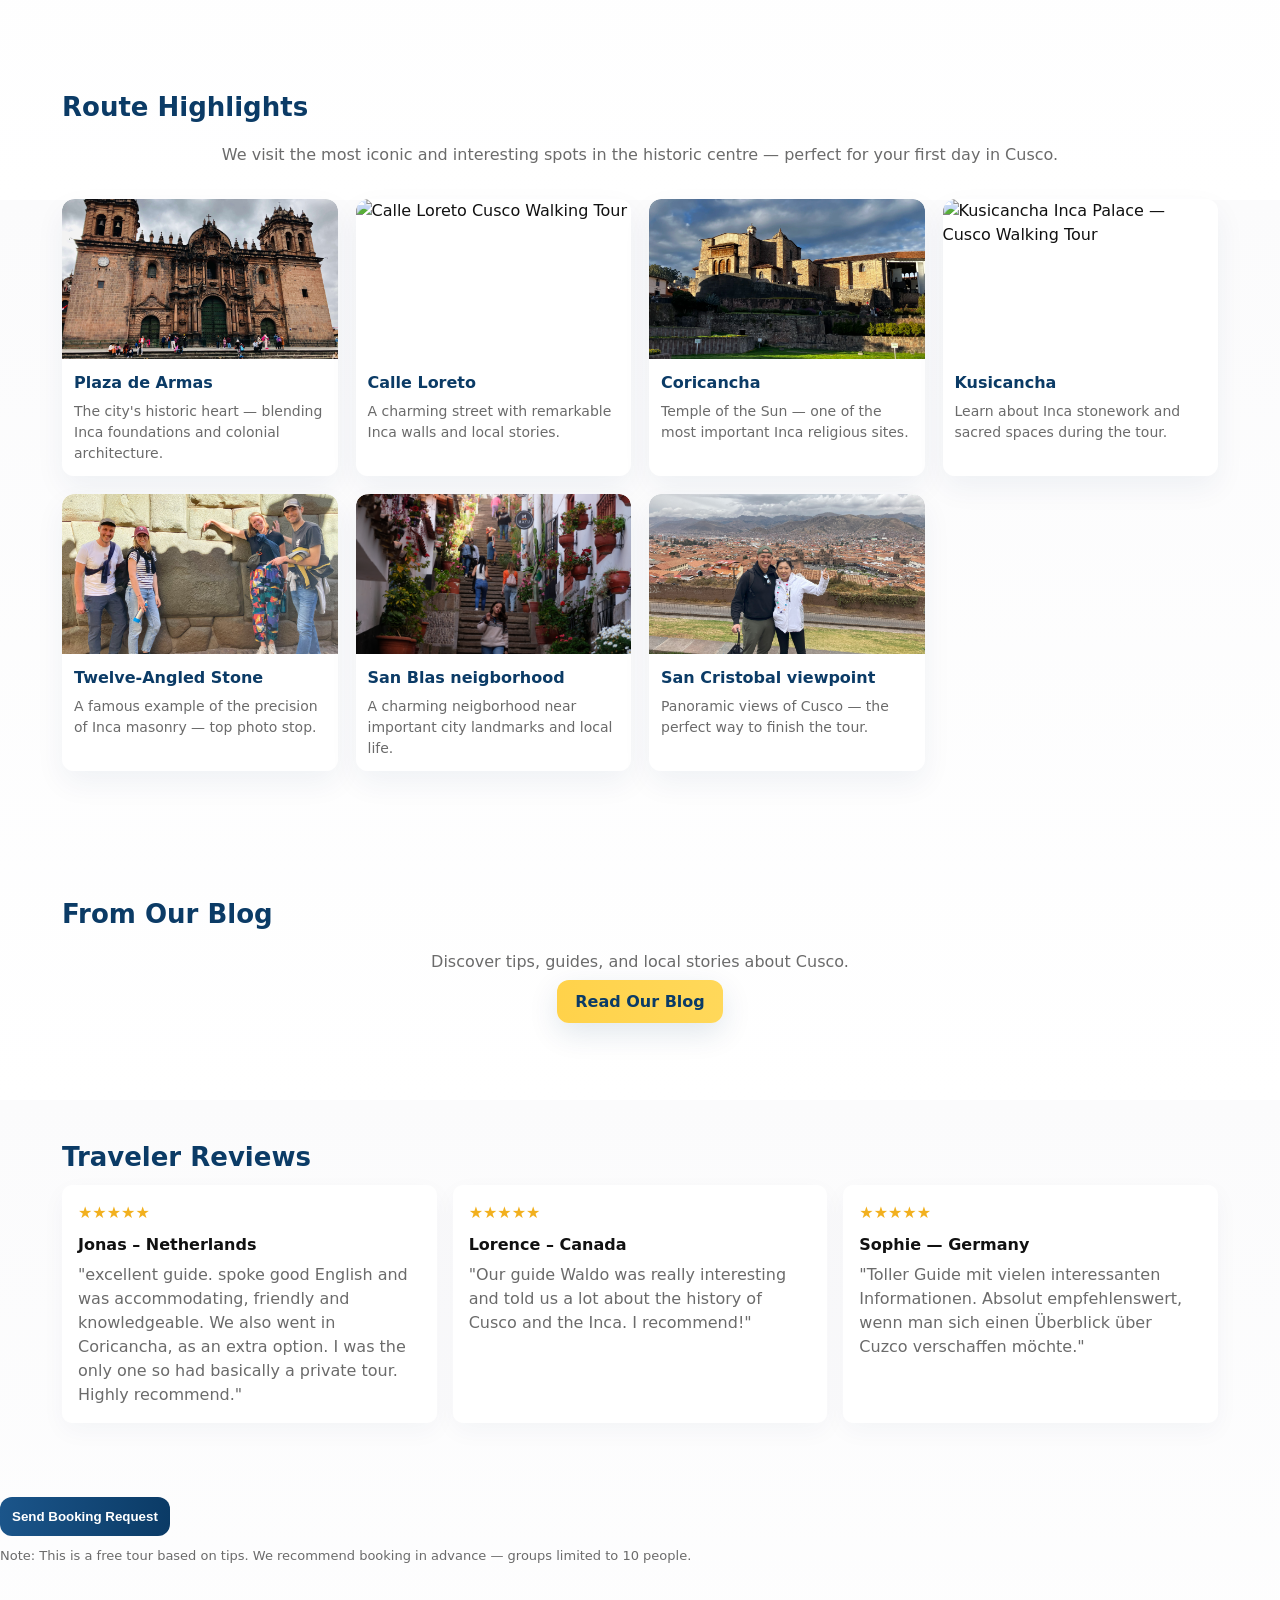
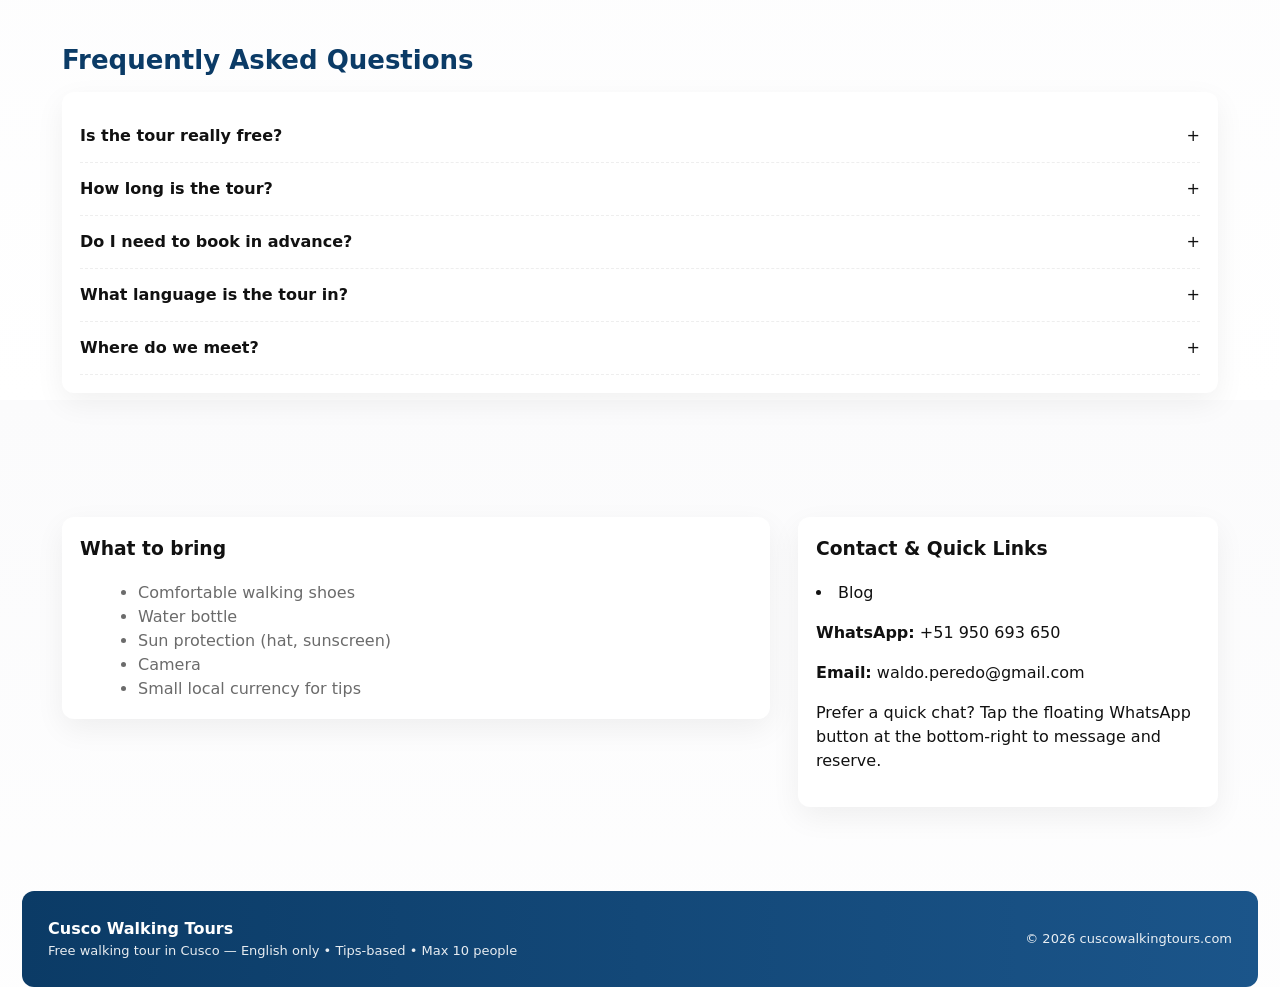
==== commit 870ff119: "disable bookings temporarily" ====
--- a/index.html
+++ b/index.html
@@ -306,7 +306,7 @@
       </div>
     </section>
 
-    <!-- Booking (full) -->
+    <!-- Booking (full) 
     <section id="booking" class="section">
       <div class="wrap">
         <h2>Reserve your spot</h2>
@@ -359,6 +359,7 @@
                 <textarea id="notes" name="notes" rows="3" placeholder="Meeting notes"></textarea>
               </div>
             </div>
+            -->
 
             <!-- honeypot -->
             <input type="text" name="_gotcha" style="display:none" />
@@ -461,10 +462,13 @@
     </div>
   </footer>
 
-  <!-- Floating WhatsApp -->
+
+  
+  <!-- Floating WhatsApp 
   <a class="whatsapp" href="https://wa.me/51950693650" target="_blank" aria-label="Contact via WhatsApp">
   <img src="../imagenes/instagram/whatsapp.png" alt="WhatsApp" />
-</a>
+</a> 
+-->
 
 
   <script>
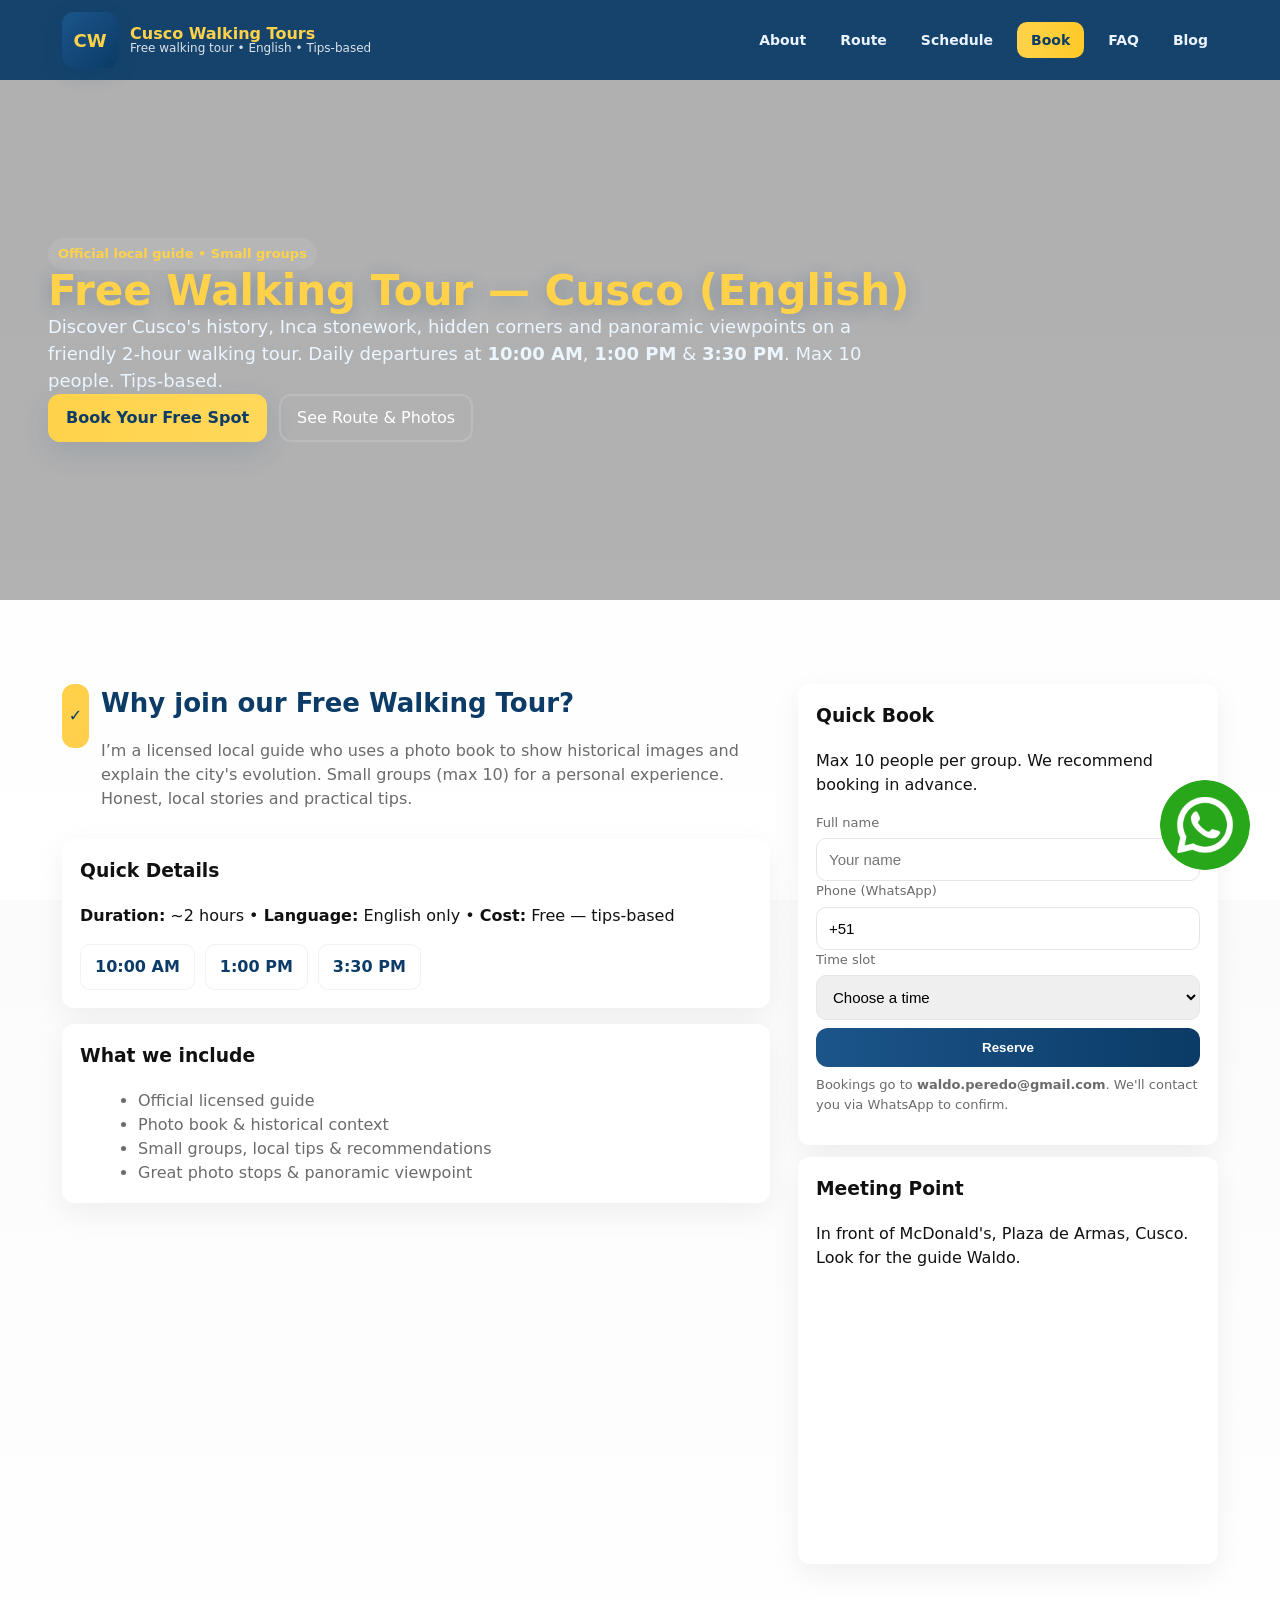
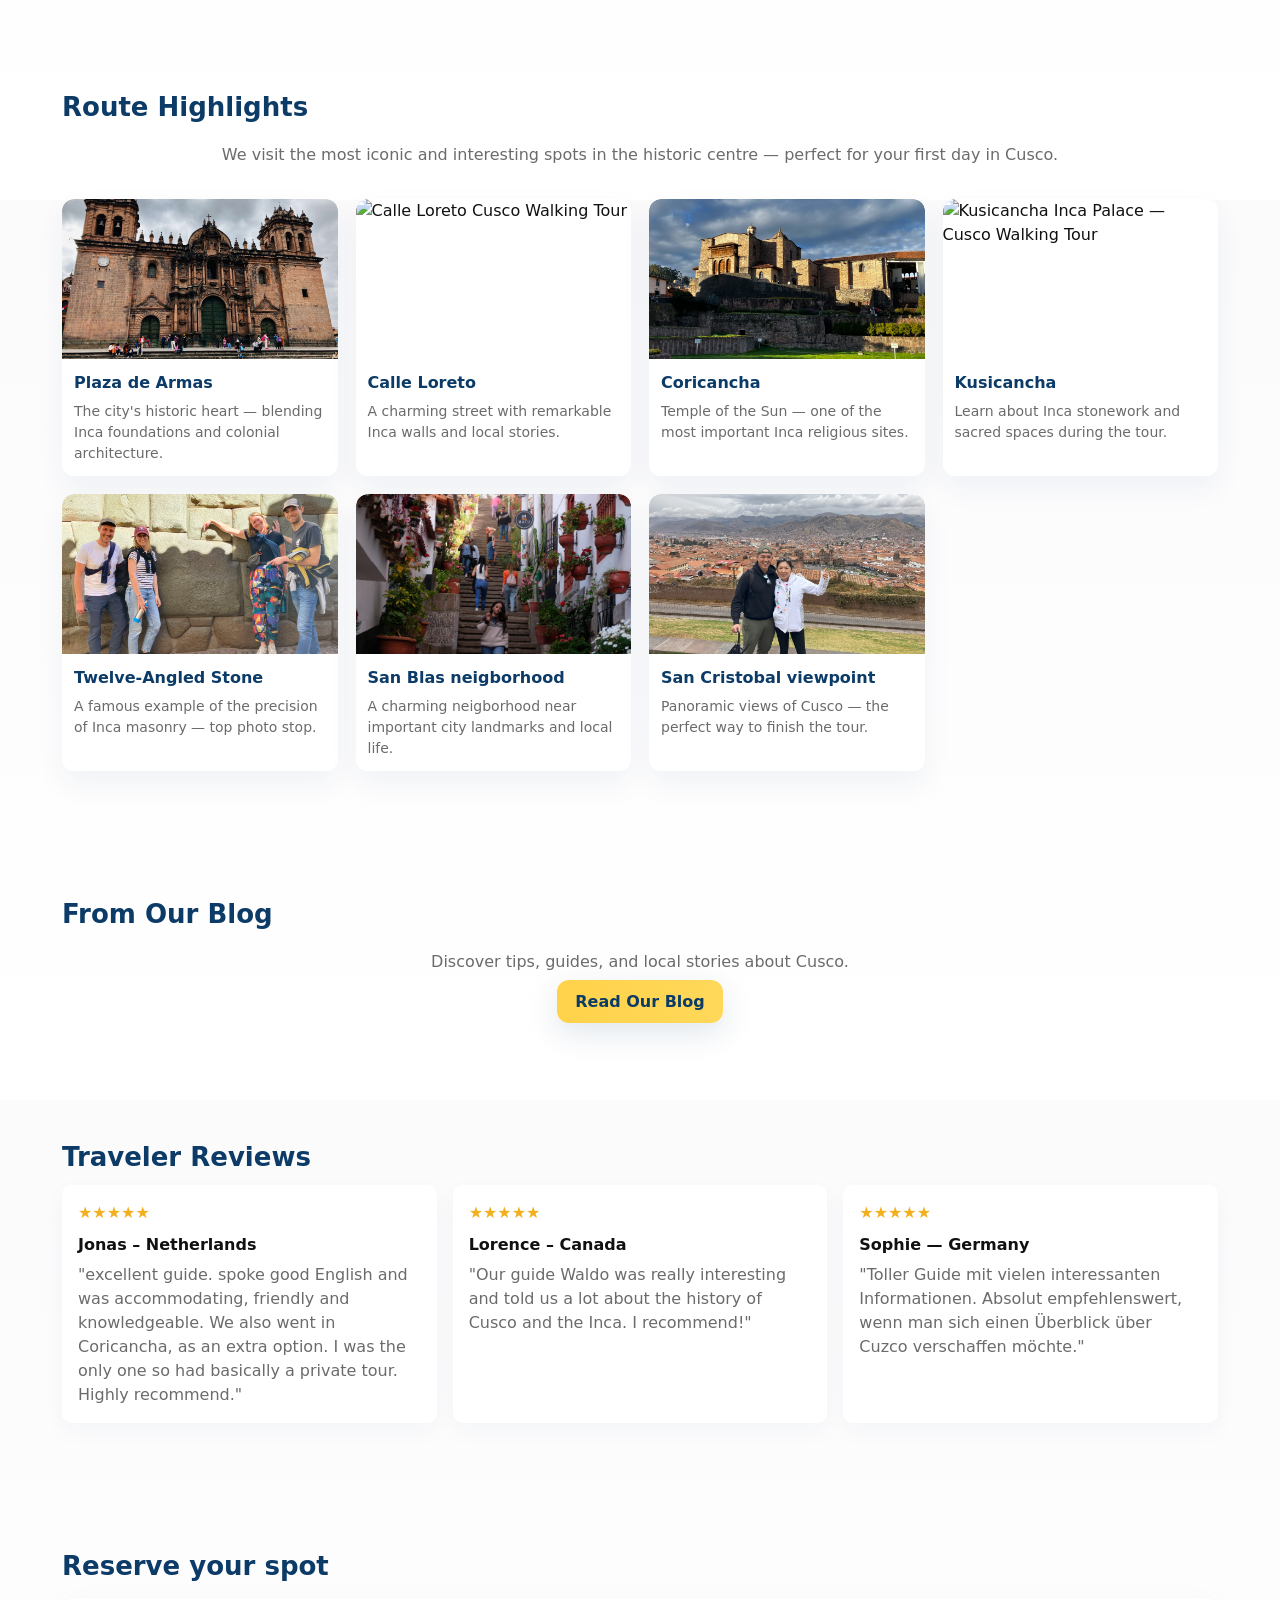
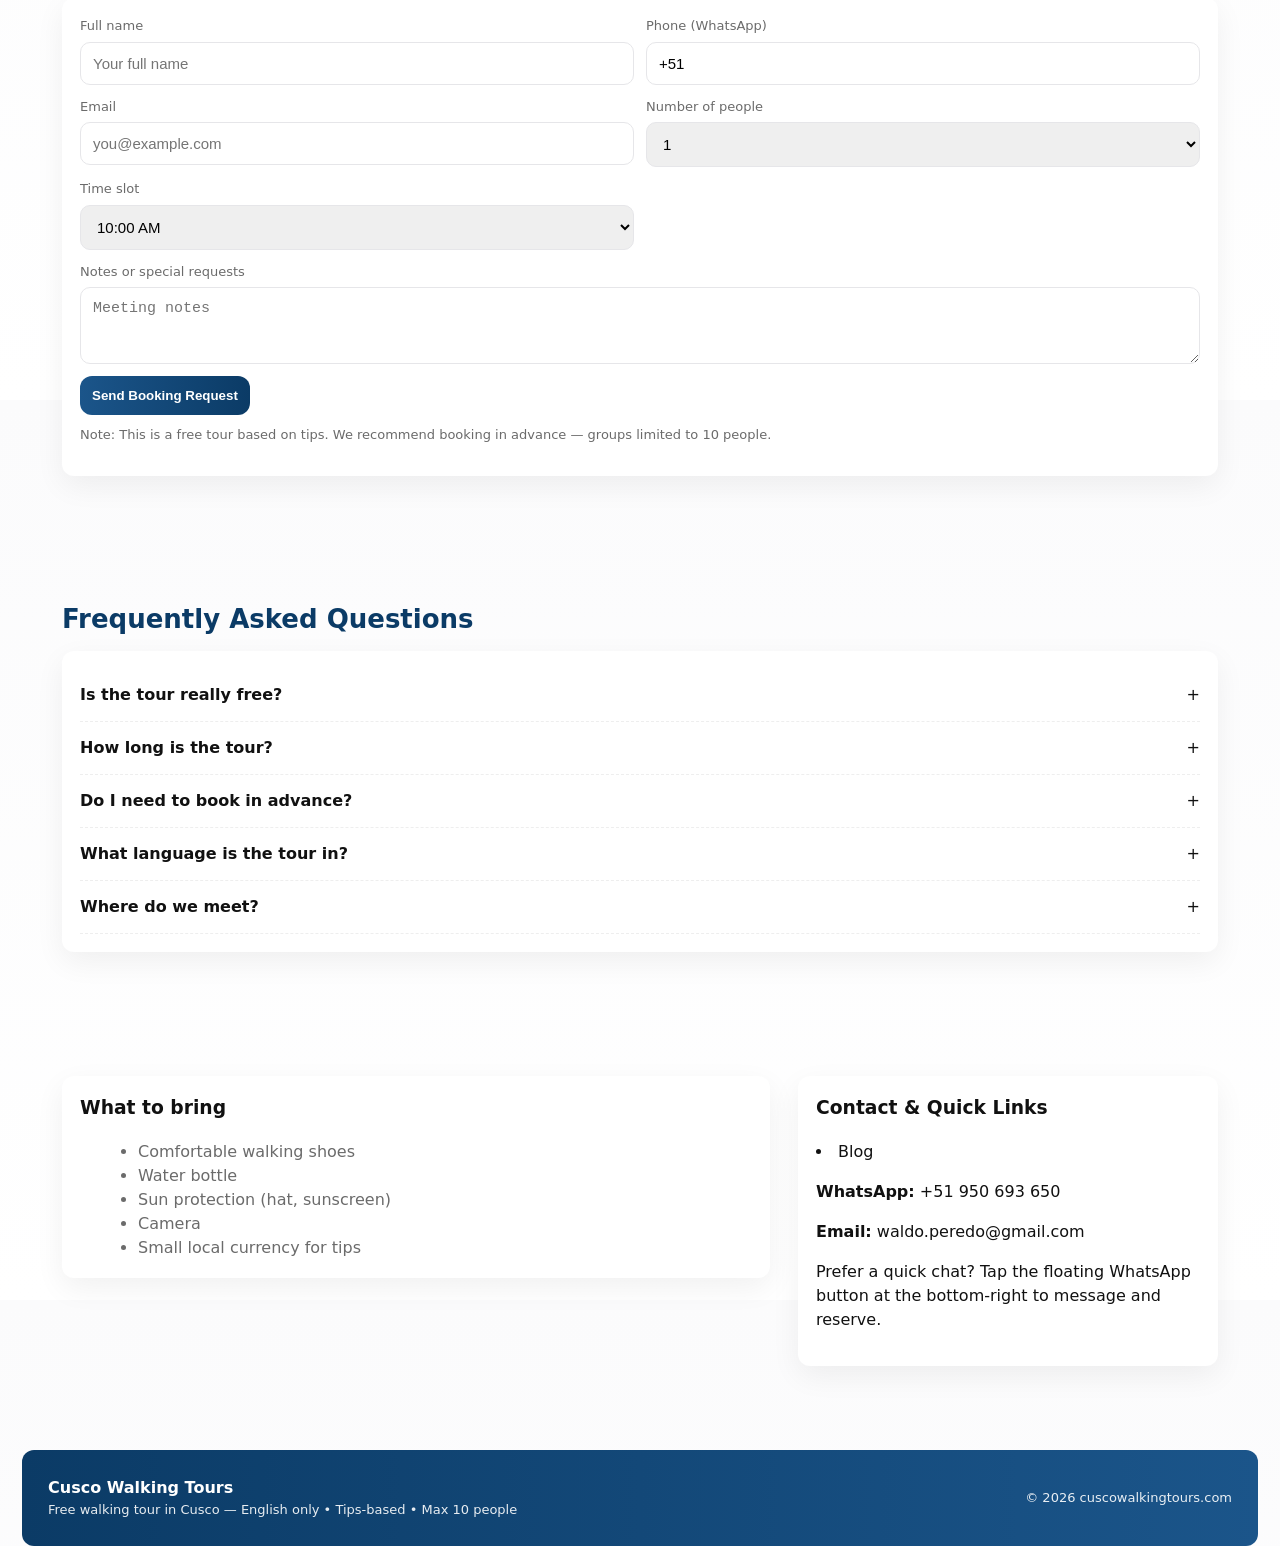
==== commit 7ebeb51b: "Update site content" ====
--- a/index.html
+++ b/index.html
@@ -306,7 +306,7 @@
       </div>
     </section>
 
-    <!-- Booking (full) 
+    <!-- Booking (full) -->
     <section id="booking" class="section">
       <div class="wrap">
         <h2>Reserve your spot</h2>
@@ -359,7 +359,7 @@
                 <textarea id="notes" name="notes" rows="3" placeholder="Meeting notes"></textarea>
               </div>
             </div>
-            -->
+            
 
             <!-- honeypot -->
             <input type="text" name="_gotcha" style="display:none" />
@@ -464,11 +464,11 @@
 
 
   
-  <!-- Floating WhatsApp 
+  <!-- Floating WhatsApp -->
   <a class="whatsapp" href="https://wa.me/51950693650" target="_blank" aria-label="Contact via WhatsApp">
   <img src="../imagenes/instagram/whatsapp.png" alt="WhatsApp" />
 </a> 
--->
+
 
 
   <script>
